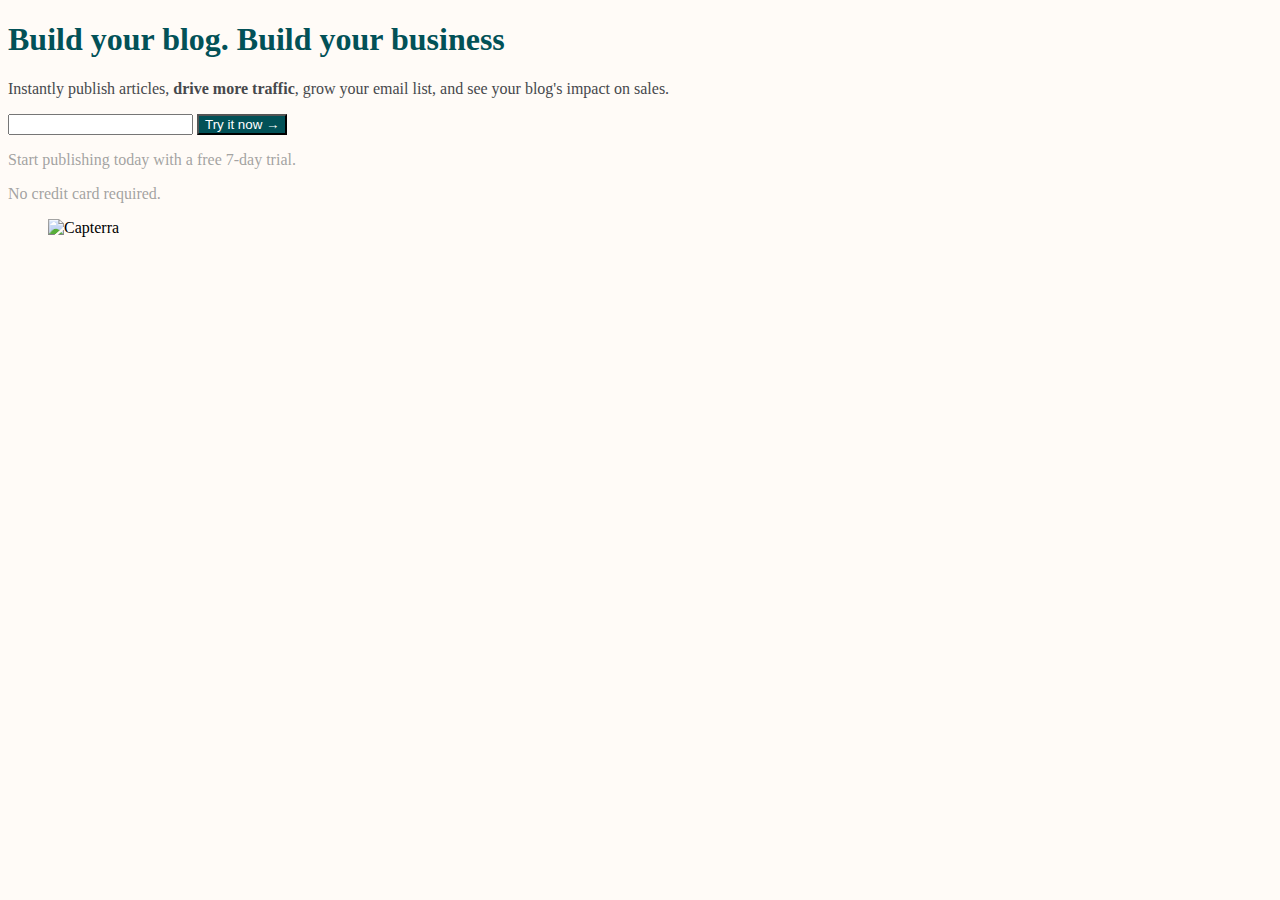
==== index.html @ bb24e13e "mi primer commit" ====
<!DOCTYPE html>
<html lang="en">
<head>
  <meta charset="UTF-8">
  <meta name="viewport" content="width=device-width, initial-scale=1.0">
  <link rel="stylesheet" href="styles.css">
  <title>Matcha</title>
</head>
<body>
  <h1>Build your blog. Build your business</h1>
  <p class="texto-debajo">Instantly publish articles, <strong>drive more traffic</strong>, grow your email list, and see
    your blog's impact
    on sales.</p>
  <form>
    <input type="email" />
    <button class="texto-blanco" type="submit">Try it now &rarr;</button>
  </form>
  <p class="promocional">
    Start publishing today with a free 7-day trial.
  </p>
  <p class="promocional">
    No credit card required.
  </p>
  <figure>
    <img src="https://getmatcha.com/wp-content/themes/getmatcha/img/capterra.png" alt="Capterra" />
  </figure>
</body>
</html>
---- styles.css ----
body{
    background-color: #fffbf7;
}

h1 {
    color: #025157;
  }
  .texto-debajo {
    color: #46484c;
  }
  .promocional {
    color: #8b8b8bcc;
  }
  form .texto-blanco {
    color: #ffffff;
    background-color: #025157;
  }
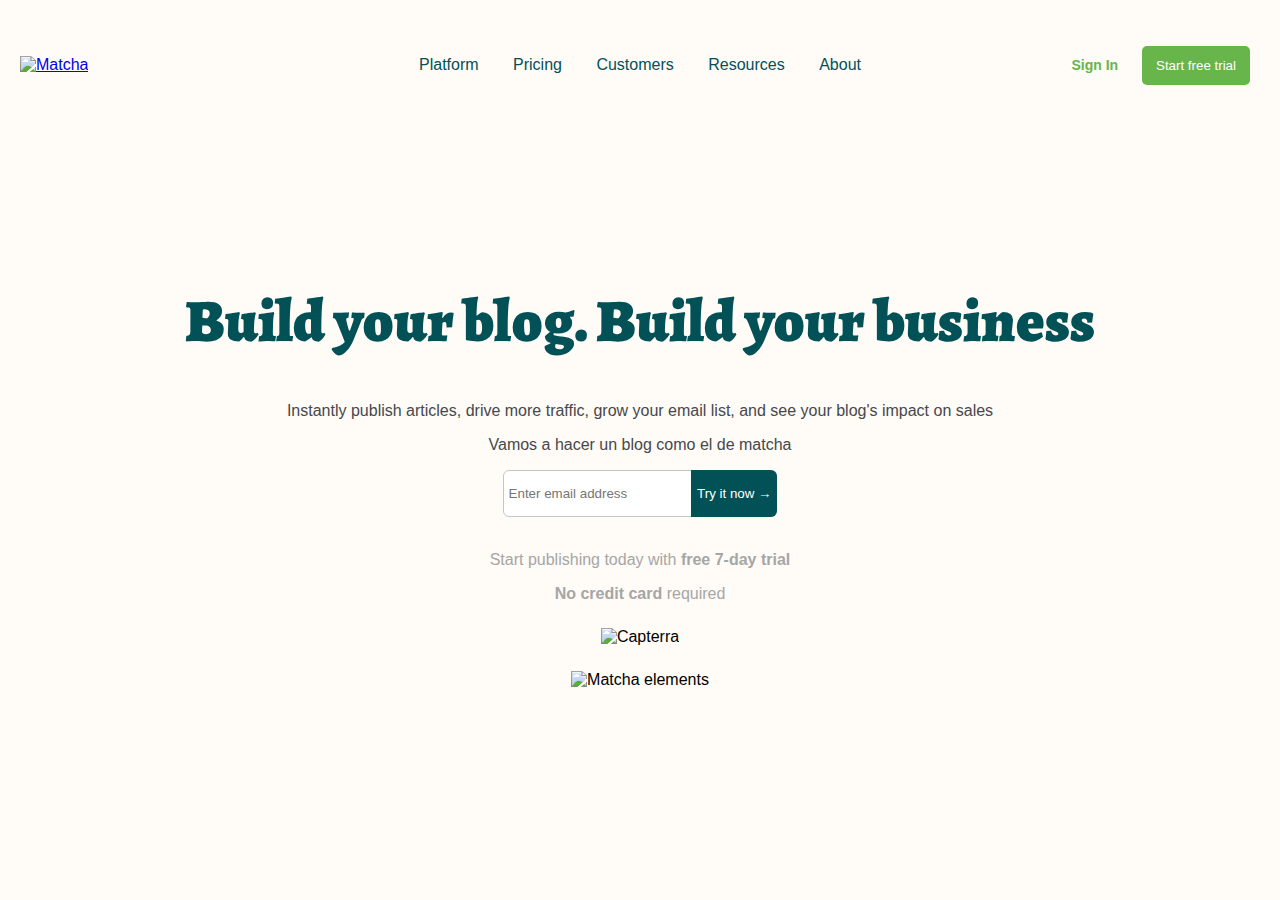
==== commit bae3fceb: "Commit segunda clase" ====
--- a/index.html
+++ b/index.html
@@ -3,26 +3,57 @@
 <head>
   <meta charset="UTF-8">
   <meta name="viewport" content="width=device-width, initial-scale=1.0">
+  <link rel="preconnect" href="https://fonts.gstatic.com">
+  <link href="https://fonts.googleapis.com/css2?family=Alegreya:wght@400;500;800;900&display=swap" rel="stylesheet">
   <link rel="stylesheet" href="styles.css">
   <title>Matcha</title>
 </head>
 <body>
-  <h1>Build your blog. Build your business</h1>
-  <p class="texto-debajo">Instantly publish articles, <strong>drive more traffic</strong>, grow your email list, and see
-    your blog's impact
-    on sales.</p>
-  <form>
-    <input type="email" />
-    <button class="texto-blanco" type="submit">Try it now &rarr;</button>
-  </form>
-  <p class="promocional">
-    Start publishing today with a free 7-day trial.
-  </p>
-  <p class="promocional">
-    No credit card required.
-  </p>
-  <figure>
-    <img src="https://getmatcha.com/wp-content/themes/getmatcha/img/capterra.png" alt="Capterra" />
-  </figure>
+      <header class="header">
+        <a href="/" class="logo">
+          <img
+            src="https://getmatcha.com/wp-content/themes/getmatcha/img/footer_logo.svg"
+            alt="Matcha"
+          />
+        </a>
+        <nav class="navbar">
+          <ul class="menu">
+            <li class="menu-item">Platform</li>
+            <li class="menu-item">Pricing</li>
+            <li class="menu-item">Customers</li>
+            <li class="menu-item">Resources</li>
+            <li class="menu-item">About</li>
+          </ul>
+        </nav>
+        <div class="actions">
+          <a>Sign In</a>
+          <button>Start free trial</button>
+        </div>
+      </header>
+    </section> 
+  <section class="main">
+    <h1>Build your blog. Build your business</h1>
+    <p class="texto-gris">Instantly publish articles, drive more traffic, grow your email list, and see your blog's
+      impact on sales</p>
+    <p class="texto-gris">Vamos a hacer un blog como el de matcha</p>
+    <form class="signup-form">
+      <input type="email" placeholder="Enter email address" maxlength="30" />
+      <button type="submit">
+        Try it now &rarr;
+      </button>
+    </form>
+    <br />
+    <p class="grey-text">
+      Start publishing today with <strong> free 7-day trial</strong>
+    </p>
+    <p class="grey-text"><strong>No credit card</strong> required</p>
+    <figure class="banner">
+      <img src="https://getmatcha.com/wp-content/themes/getmatcha/img/capterra.png" alt="Capterra" />
+    </figure>
+    <figure class="banner">
+      <img class="second-image" src="https://getmatcha.com/wp-content/uploads/2019/09/intro_group_image.png"
+        alt="Matcha elements" />
+    </figure>
+  </section>
 </body>
 </html>--- a/styles.css
+++ b/styles.css
@@ -1,18 +1,102 @@
-body{
+body {
     background-color: #fffbf7;
-}
-
-h1 {
+    margin: 0px;
+    padding: 0px;
+    font-family: "Open Sans", sans-serif;
+  }
+  .main {
+    margin: 140px 0 0 0;
+    padding: 10px;
+    text-align: center;
+  }
+  .main h1 {
     color: #025157;
+    font-weight: 900;
+    font-size: 60px;
+    font-family: "Alegreya", serif;
   }
-  .texto-debajo {
+  .texto-gris {
     color: #46484c;
   }
-  .promocional {
-    color: #8b8b8bcc;
+  .main form button {
+    color: #fff;
+    background-color: #025157;
+    height: 47px;
+    border-top-right-radius: 6px;
+    border-bottom-right-radius: 6px;
+    border: none;
   }
-  form .texto-blanco {
-    color: #ffffff;
-    background-color: #025157;
+  .main form input {
+    border-top-left-radius: 6px;
+    border-bottom-left-radius: 6px;
+    height: 45px;
+    margin-right: -5px;
+    border: 1px solid #c6c6c6;
+    padding: 0 5px;
+  }
+  .main .grey-text {
+    color: #a6a6a6;
+    margin-bottom: 5px;
+  }
+  .main .banner {
+    margin-top: 25px;
+    text-align: center;
+  }
+  .main .second-image {
+    width: 70%;
+  }
+  .header {
+      margin: 40px 20px 0;
+      font-size: 0;
+      text-align: center;  
+  }
+  .header li {
+      display: inline;
+      padding: 15px;
+  }
+  .header ul {
+      padding: 0;
+  }
+  .header > * {
+      display: inline-block;
+      font-size: 16px;
+      vertical-align: middle;
   }
 
+  .logo {
+      width: 20%;
+      text-align: left;
+  } 
+  .logo > img {
+      height: 100%;
+  }
+  .navbar {
+      width: 60%;
+      color: #025157;
+      font-weight: 500;
+  }
+  .actions {
+      width: 20%;
+      text-align: right;
+      font-weight: 600;
+      font-size: 14px;
+  }
+  .actions > * {
+      margin: 0 10px;
+  }
+  .actions button {
+    color: white;
+    background-color: #67b54b;
+    padding-left: 14px;
+    padding-right: 14px;
+    padding-top: 12px;
+    padding-bottom: 12px;
+    border: 0;
+    border-radius: 5px;
+}
+.actions a {
+    color: #67b54b;
+}
+.actions > * {
+    margin: 0 10px;
+}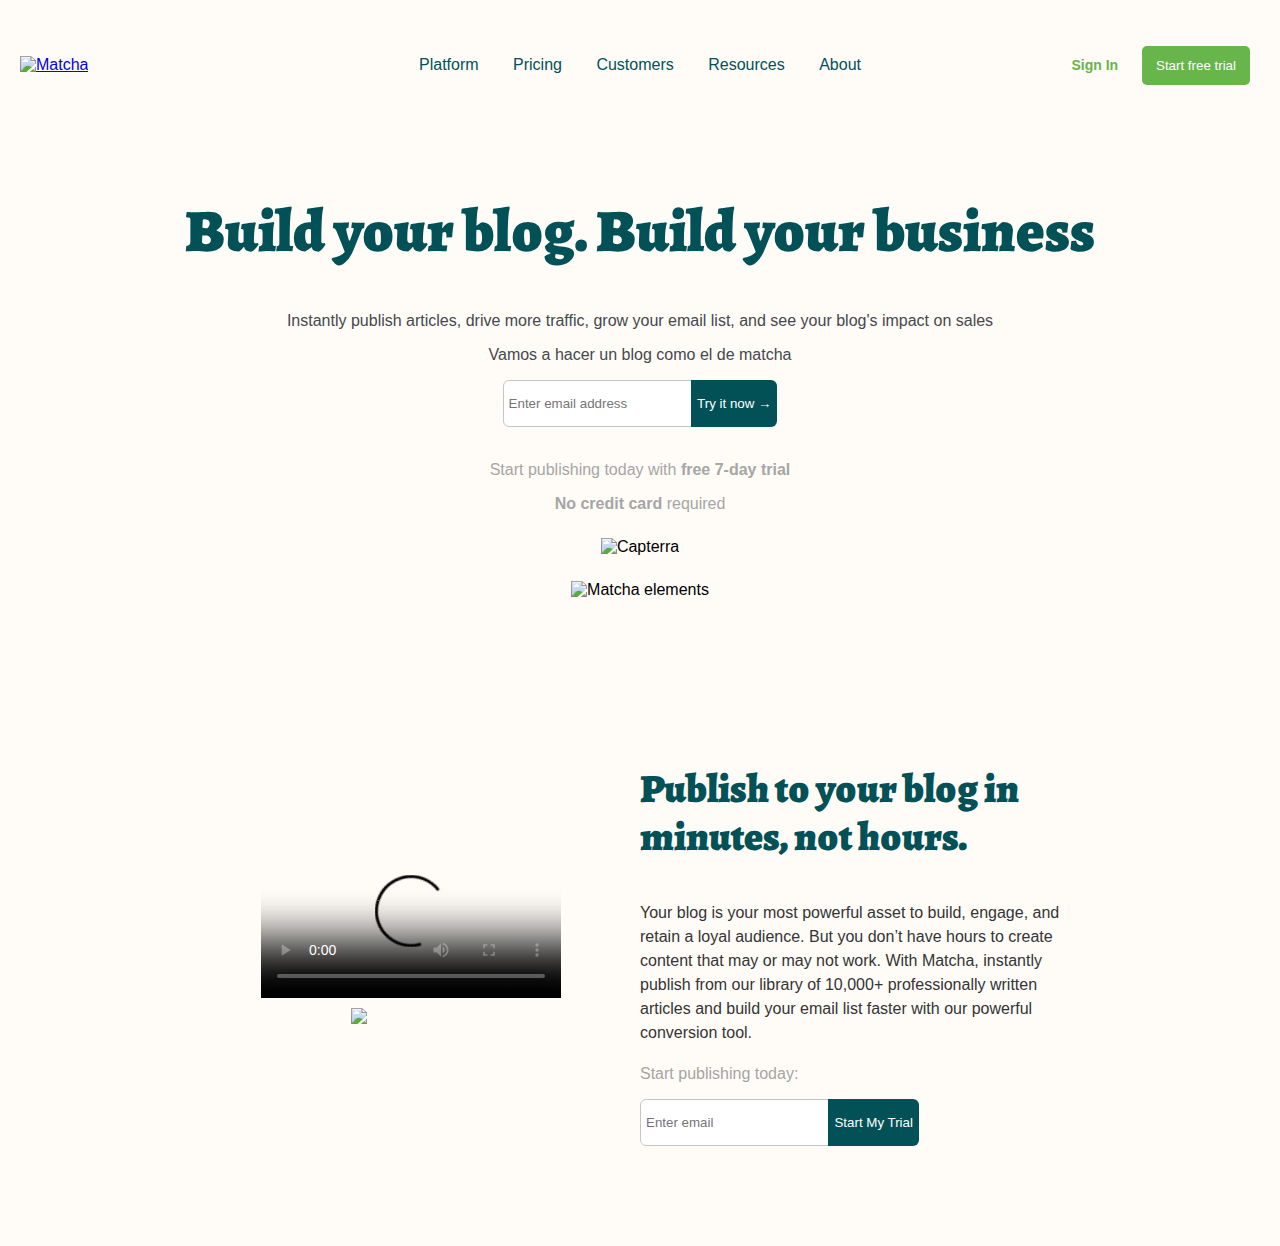
==== commit 862b9b44: "cambios clase 8 feb" ====
--- a/index.html
+++ b/index.html
@@ -9,6 +9,7 @@
   <title>Matcha</title>
 </head>
 <body>
+    <section class="fixed-header">
       <header class="header">
         <a href="/" class="logo">
           <img
@@ -55,5 +56,41 @@
         alt="Matcha elements" />
     </figure>
   </section>
+  <section class="promo"> 
+      <article class="explanatory-video">
+  
+        <video controls
+        poster="http://cdn.videvo.net/videvo_files/video/premium/video0036/thumbnails/computer_code00_small.jpg">
+            <source
+            type="video/webm"
+                src="https://cdn.videvo.net/videvo_files/video/premium/video0036/small_watermarked/computer_code00_preview.mp4">
+            />
+            <source type="video/mp4"
+                src="https://cdn.videvo.net/videvo_files/video/premium/video0036/small_watermarked/computer_code00_preview.mp4"
+                />
+            </video>
+            <img src="https://getmatcha.com/wp-content/themes/getmatcha/img/see_how_it_works.png">
+            </img>
+        </article>
+        
+        <article class="publish">
+            <h3>Publish to your blog in minutes, not hours.</h3>
+            <p>
+              Your blog is your most powerful asset to build, engage, and retain a
+              loyal audience. But you don’t have hours to create content that may or
+              may not work. With Matcha, instantly publish from our library of
+              10,000+ professionally written articles and build your email list
+              faster with our powerful conversion tool.
+            </p>
+            <div>
+              <p>Start publishing today:</p>
+              <form class="signup-form">
+                <input type="email" placeholder="Enter email">
+                <button>Start My Trial</button>
+              </form>
+            </div>
+          </article>
+    </section>
+     
 </body>
 </html>--- a/styles.css
+++ b/styles.css
@@ -45,6 +45,13 @@
   .main .second-image {
     width: 70%;
   }
+  .fixed-header {
+      position: fixed;
+      top: 0;
+      right: 0;
+      left: 0;
+      background-color: #fffbf7;
+  }
   .header {
       margin: 40px 20px 0;
       font-size: 0;
@@ -75,7 +82,7 @@
       color: #025157;
       font-weight: 500;
   }
-  .actions {
+.actions {
       width: 20%;
       text-align: right;
       font-weight: 600;
@@ -99,4 +106,58 @@
 }
 .actions > * {
     margin: 0 10px;
-}+}
+.publish {
+    flex: 1;
+    padding: 0 10px;
+}
+.publish h3 {
+    color: #025157;
+    font-weight: 900;
+    font-size: 40px;
+    line-height: 48px;
+    font-family: "Alegreya", serif;
+  }
+  .publish > p {
+    font-size: 16px;
+    color: #343434;
+    line-height: 1.5;
+    margin-bottom: 20px;
+  }
+  .publish div p {
+    color: #8b8b8bcc;
+    margin-top: 15px;
+  }
+  .publish form button {
+    color: #fff;
+    background-color: #025157;
+    height: 47px;
+    border-top-right-radius: 6px;
+    border-bottom-right-radius: 6px;
+    border: none;
+  }
+  .publish form input {
+    border-top-left-radius: 6px;
+    border-bottom-left-radius: 6px;
+    height: 45px;
+    margin-right: -5px;
+    border: 1px solid #c6c6c6;
+    padding: 0 5px;
+  }
+  .promo {
+      display: flex;
+      flex-direction: row;
+      width: 70%;
+      margin: 100px auto;
+      align-items: center;
+  }
+  .explanatory-video {
+      display: flex;
+      flex-direction: column;
+      align-items: center;
+      flex: 1;
+}
+.explanatory-video img {
+    width: 120px;
+    margin-top: 10px;
+}
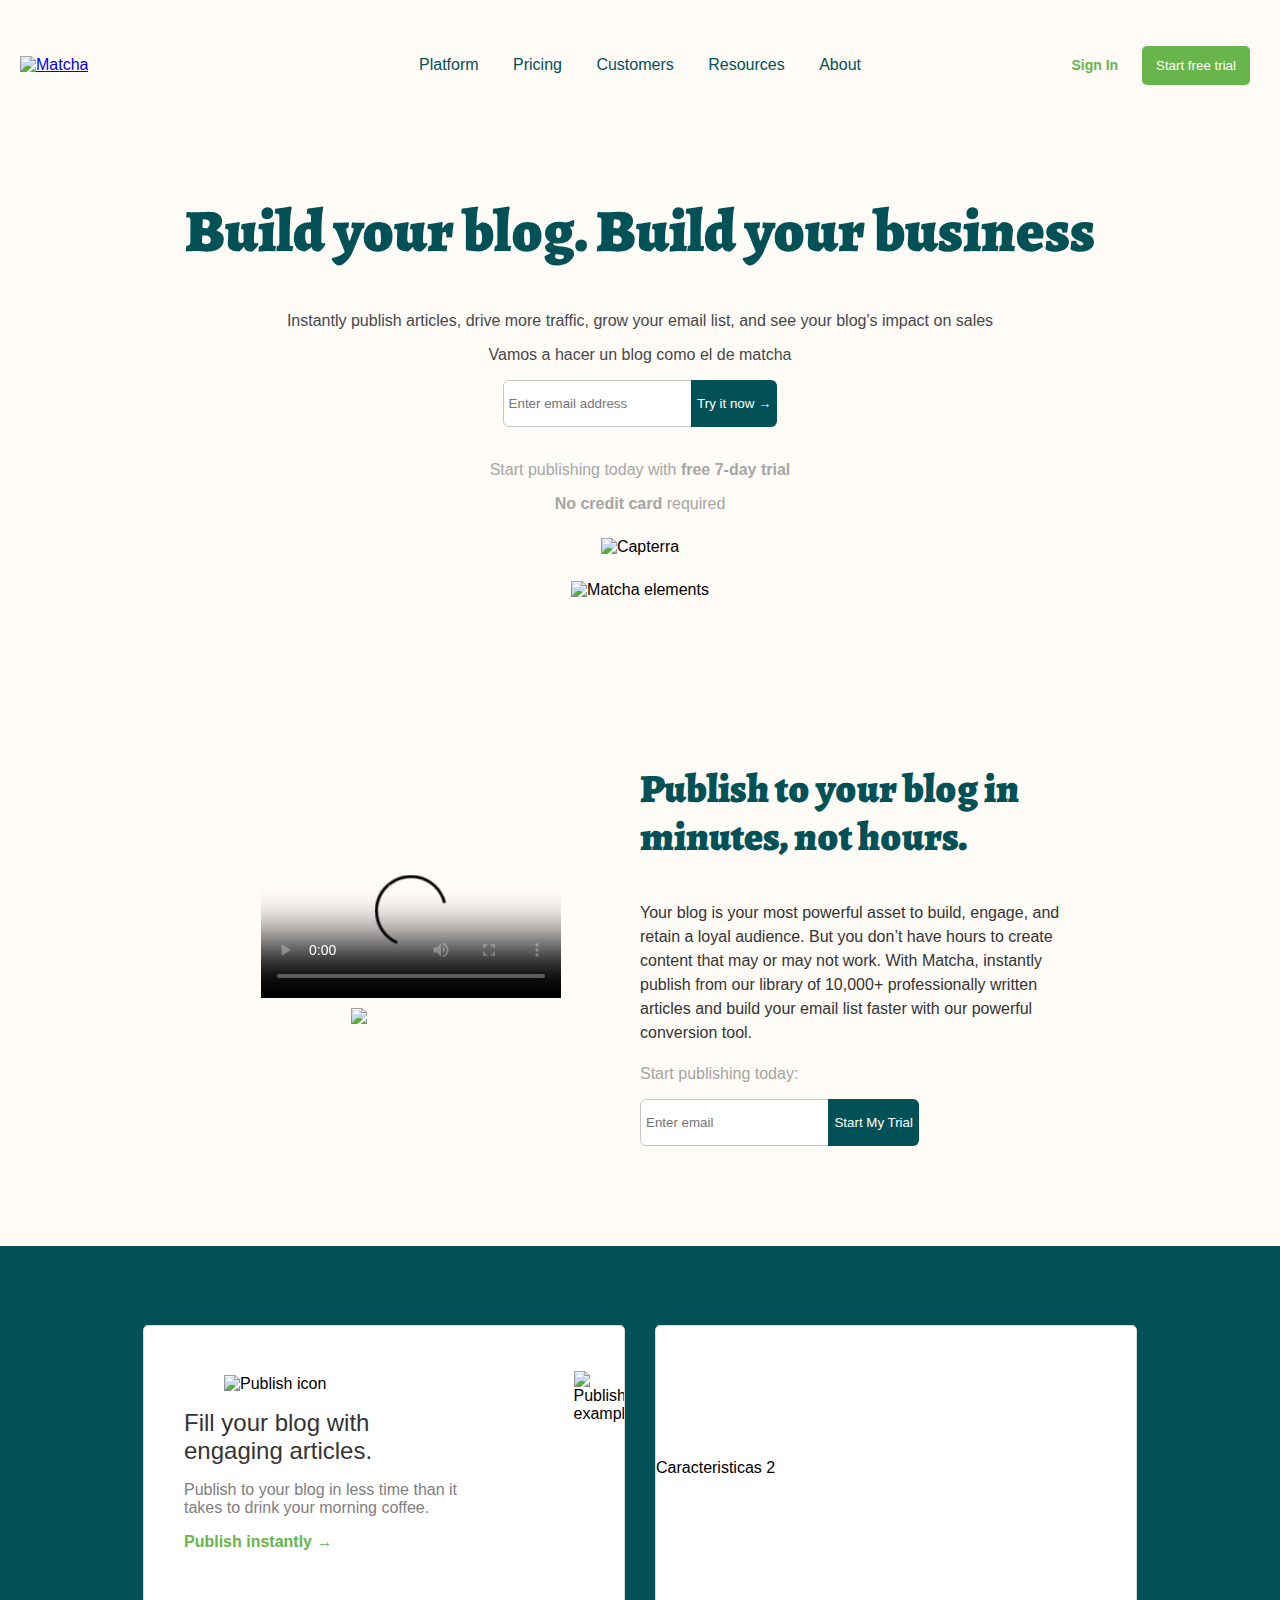
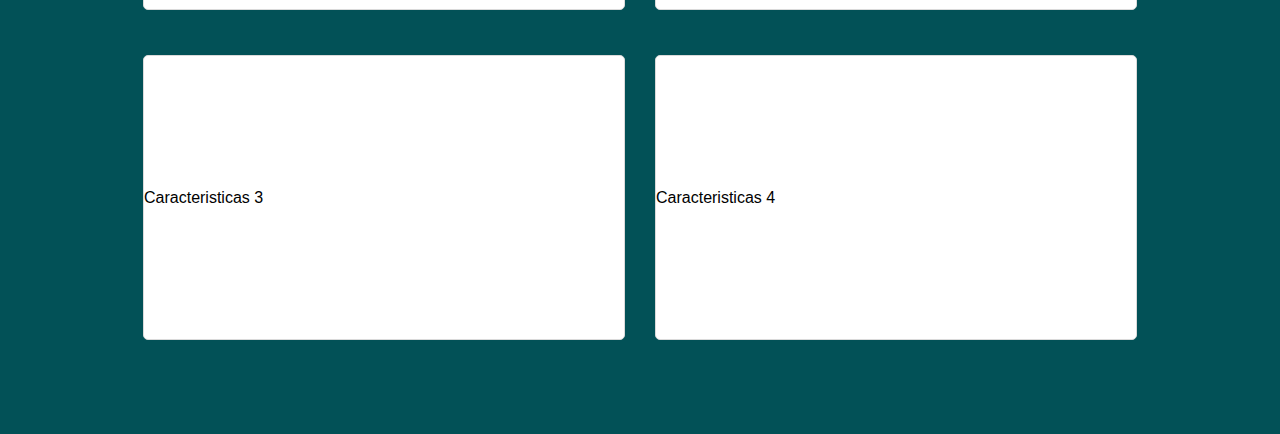
==== commit 09488cc8: "clase 10 feb" ====
--- a/index.html
+++ b/index.html
@@ -91,6 +91,30 @@
             </div>
           </article>
     </section>
+    <section class="features">
+        <article class="feature-card">
+            <div class="feature-content">
+            <figure>
+                <img src="https://getmatcha.com/wp-content/themes/getmatcha/img/icon_publish.png" alt="Publish icon">
+              </figure>
+              <h3>Fill your blog with engaging articles.</h3>
+              <p>
+                Publish to your blog in less time than it takes to drink your
+                morning coffee.
+              </p>
+              <a href="">Publish instantly →</a>
+        </div>
+        <div class="feature-image">
+            <figure>
+              <img src="https://getmatcha.com/wp-content/themes/getmatcha/img/image_publish.png" alt="Publish example">
+            </figure>
+          </div>
+        </article>
+        <article class="feature-card">Caracteristicas 2</article>
+        <article class="feature-card">Caracteristicas 3</article>
+        <article class="feature-card">Caracteristicas 4</article>
+
+    </section>
      
 </body>
 </html>--- a/styles.css
+++ b/styles.css
@@ -161,3 +161,94 @@
     width: 120px;
     margin-top: 10px;
 }
+.features {
+    display: grid;
+    background-color: #025157 ;
+    grid-template: repeat(2, 330px) / repeat(2, 1fr);
+    padding: 5% 10%;
+
+}
+.feature-card {
+    background-color: #ffffff;
+    border-radius: 5px;
+    margin-top: 15px;
+    margin-bottom: 15px;
+    margin-left: 15px;
+    margin-right: 15px;
+    display: flex;
+    flex-direction: row;
+    align-items: center;
+}
+
+.features .feature-card {
+    margin-bottom: 30px;
+    margin-left: 15px;
+    margin-right: 15px;
+    background-color: #fff;
+    border: 1px solid #dadada;
+    border-radius: 5px;
+    display: flex;
+    align-items: center;
+    overflow: hidden;
+}
+
+.features .feature-card .feature-content {
+    padding: 30px 20px 40px 40px;
+    flex: 2;
+}
+
+.features .feature-card .feature-content > * {
+    margin-bottom: 1rem;
+    margin-top: 0;
+}
+
+.features .future-card .feature-content figure {
+    margin-left: 0;
+}
+
+.features .feature-card .feature-content img {
+    width: 50px;
+    margin-left: 0;
+}
+
+.features .feature-card .feature-image {
+    flex: 1;
+    width: 40%;
+    position: relative;
+    right: -50px;
+    height: 80%;
+    transition: right .5s;
+}
+
+.features .feature-card .feature-image img {
+margin-top: 0;
+height: 240px;
+}
+
+.features .feature-card .feature-image:hover {
+    right: 0px;
+}
+
+
+.features .feature-card .feature-content h3 {
+    font-size: 24px;
+    color: #343434;
+    font-weight: 400;
+}
+
+.features .feature-card .feature-content p {
+    font-size: 16px;
+    color: #7e7e7e;
+    font-weight: 400;
+}
+
+.features .feature-card .feature-content a {
+    font-size: 16px;
+    color: #67b54b;
+    font-weight: 600;
+    text-decoration: none;
+}
+
+div {
+    display: block;
+}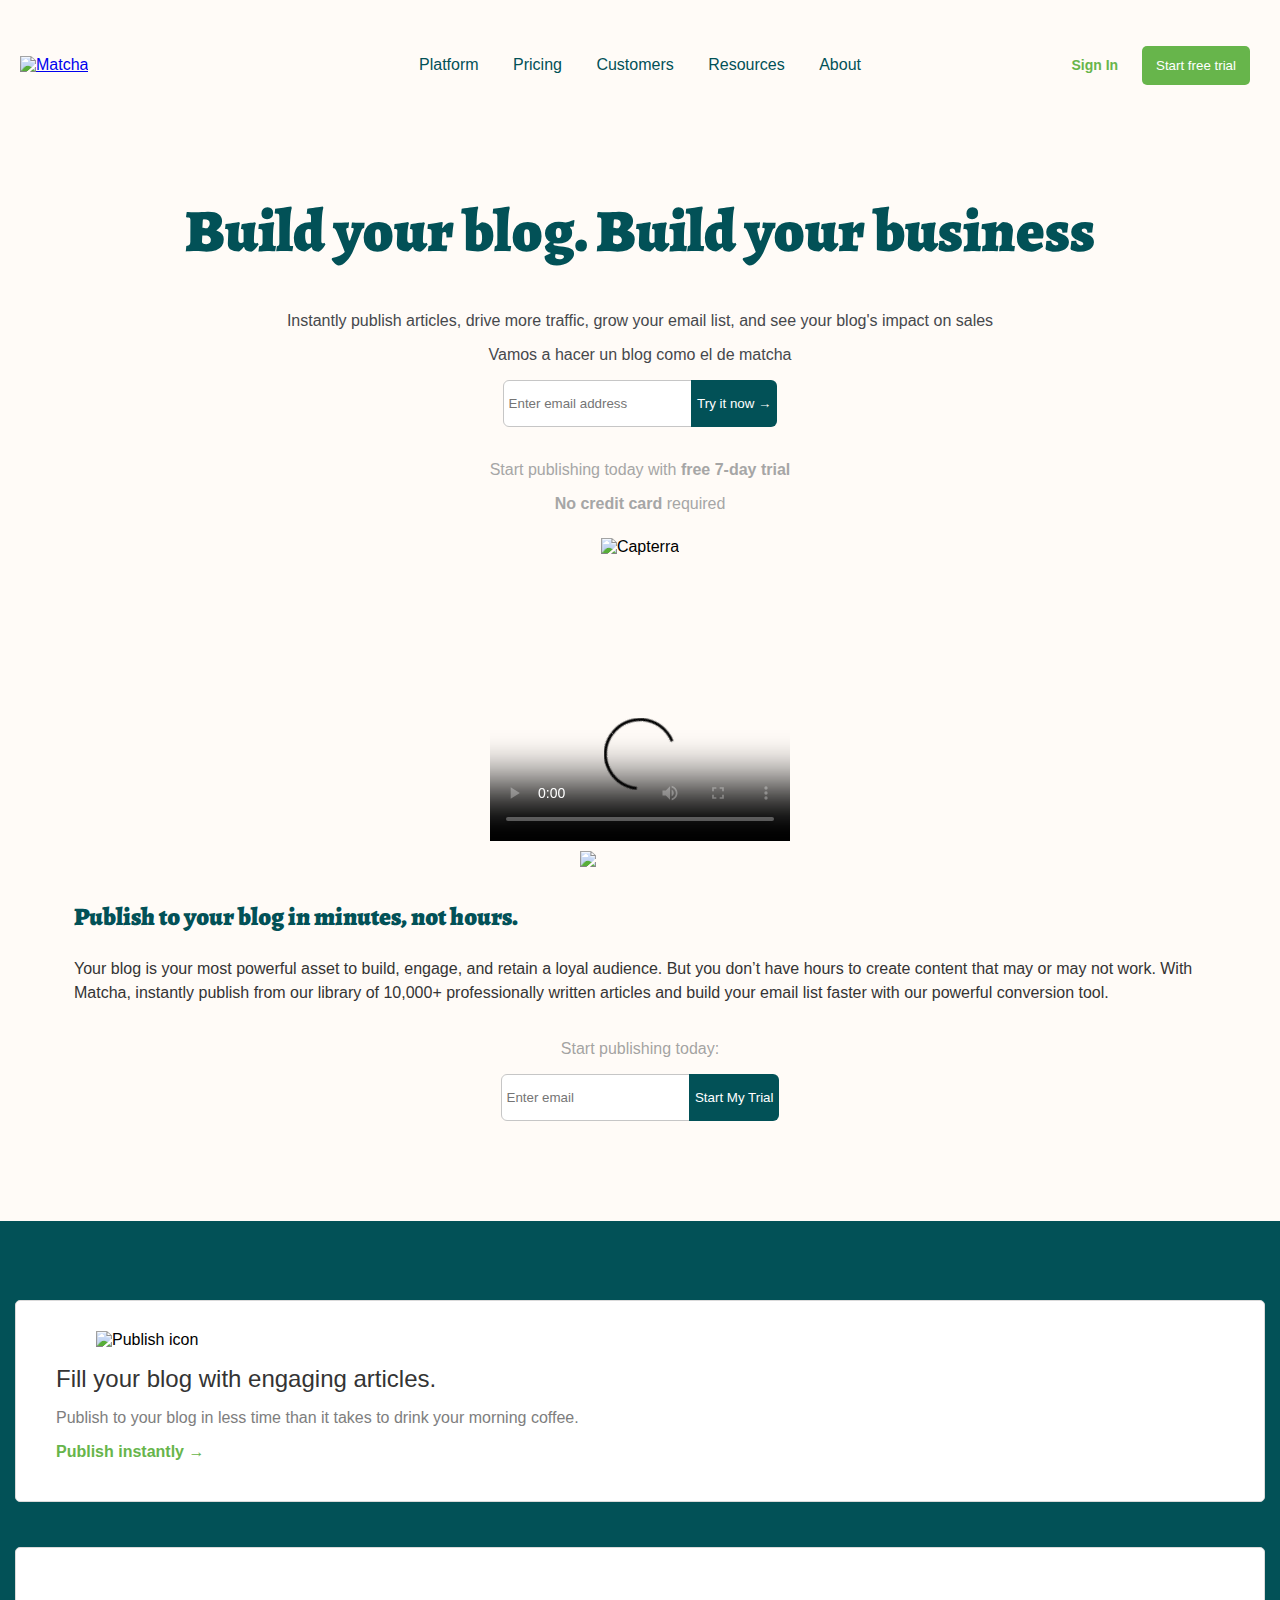
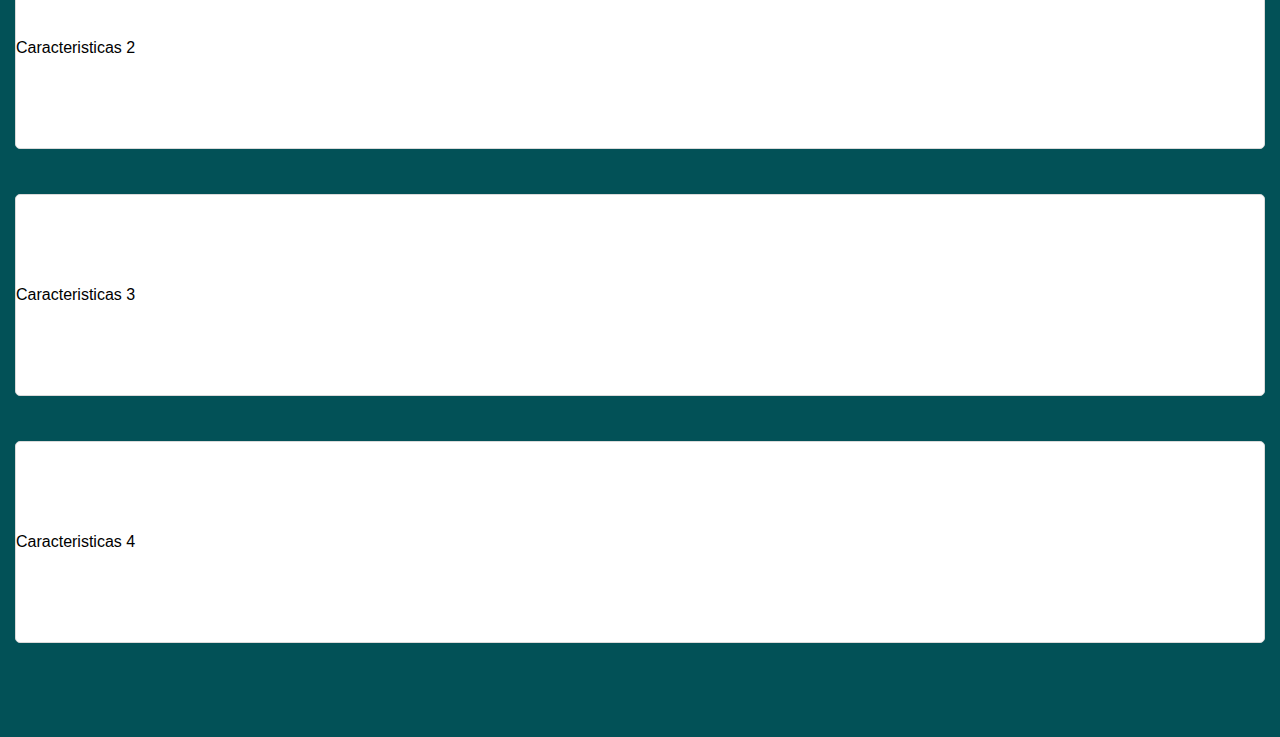
==== commit 3dca15a2: "clase 10 de feb" ====
--- a/index.html
+++ b/index.html
@@ -2,7 +2,7 @@
 <html lang="en">
 <head>
   <meta charset="UTF-8">
-  <meta name="viewport" content="width=device-width, initial-scale=1.0">
+  <meta name="viewport" content="width=device-width, initial-scale=1.0, user-scalable:No">
   <link rel="preconnect" href="https://fonts.gstatic.com">
   <link href="https://fonts.googleapis.com/css2?family=Alegreya:wght@400;500;800;900&display=swap" rel="stylesheet">
   <link rel="stylesheet" href="styles.css">
@@ -33,7 +33,7 @@
       </header>
     </section> 
   <section class="main">
-    <h1>Build your blog. Build your business</h1>
+    <h1 class="texto-principal">Build your blog. Build your business</h1>
     <p class="texto-gris">Instantly publish articles, drive more traffic, grow your email list, and see your blog's
       impact on sales</p>
     <p class="texto-gris">Vamos a hacer un blog como el de matcha</p>
@@ -82,7 +82,7 @@
               10,000+ professionally written articles and build your email list
               faster with our powerful conversion tool.
             </p>
-            <div>
+            <div class="formulario">
               <p>Start publishing today:</p>
               <form class="signup-form">
                 <input type="email" placeholder="Enter email">
--- a/styles.css
+++ b/styles.css
@@ -51,6 +51,7 @@
       right: 0;
       left: 0;
       background-color: #fffbf7;
+      z-index: 1M;
   }
   .header {
       margin: 40px 20px 0;
@@ -251,4 +252,67 @@
 
 div {
     display: block;
+}
+
+@media (max-width: 425px) {
+    .navbar,
+    .actions {
+        display: none;
+    }
+
+    .logo {
+        display: revert;
+    }
+
+    .main .texto-principal {
+        font-size: 35px;
+    }
+
+    .main {
+        margin: 70px 0 0;
+    }
+
+}
+
+.main .banner > img {
+    width: 100%;
+
+}
+
+.main .second-image {
+    display: none;
+}
+
+.promo {
+    flex-direction: column;
+    width: 90%;
+}
+
+.promo .explanatory-video > video {
+    width: 100%;
+}
+
+.promo .publish > h3 {
+    font-size: 25px;
+    line-height: 1.2;
+}
+
+.promo .publish {
+    margin-top: 10px;
+}
+
+.formulario {
+ display: flex;
+ flex-direction: column;
+ align-items: center;   
+ margin: auto;
+}
+
+.features {
+    grid-template: repeat(4, 1fr) / 1fr;
+    padding: 5% 0 ;
+}
+
+.features .feature-image {
+    display: none;
 }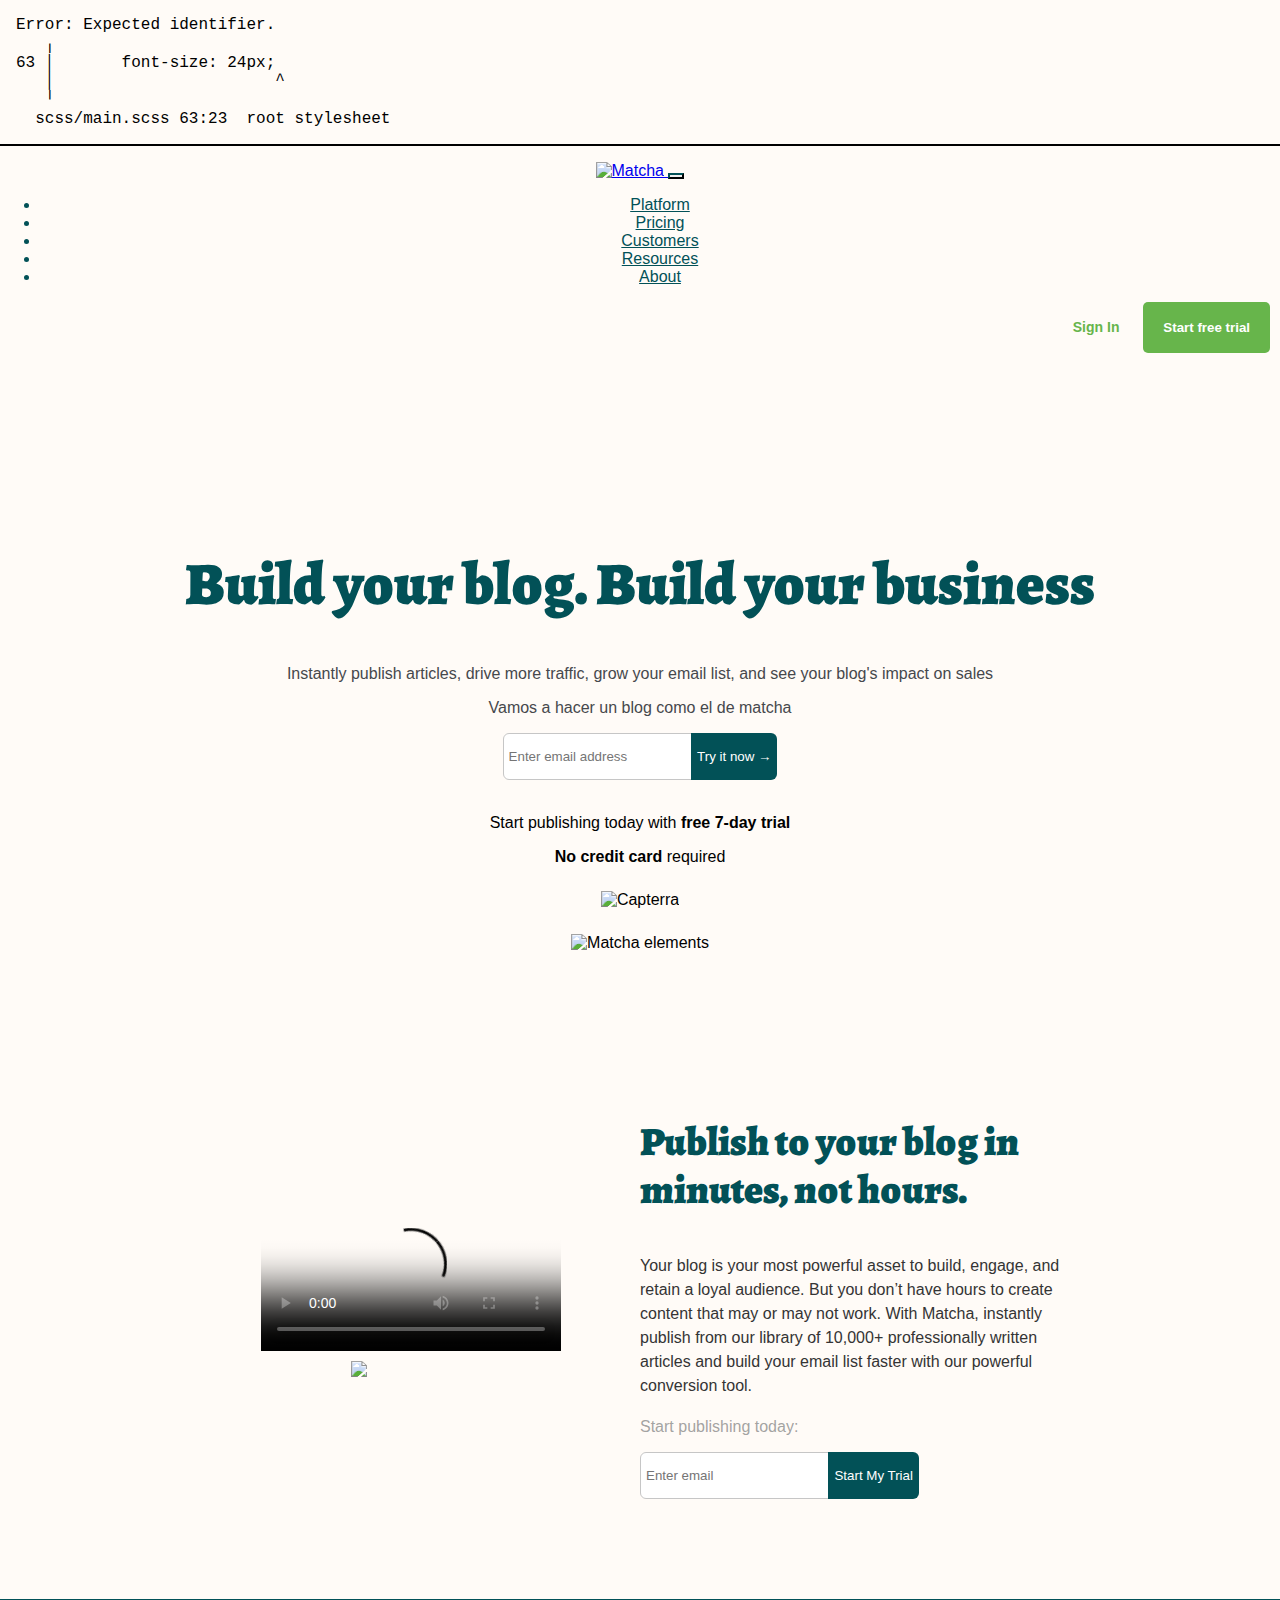
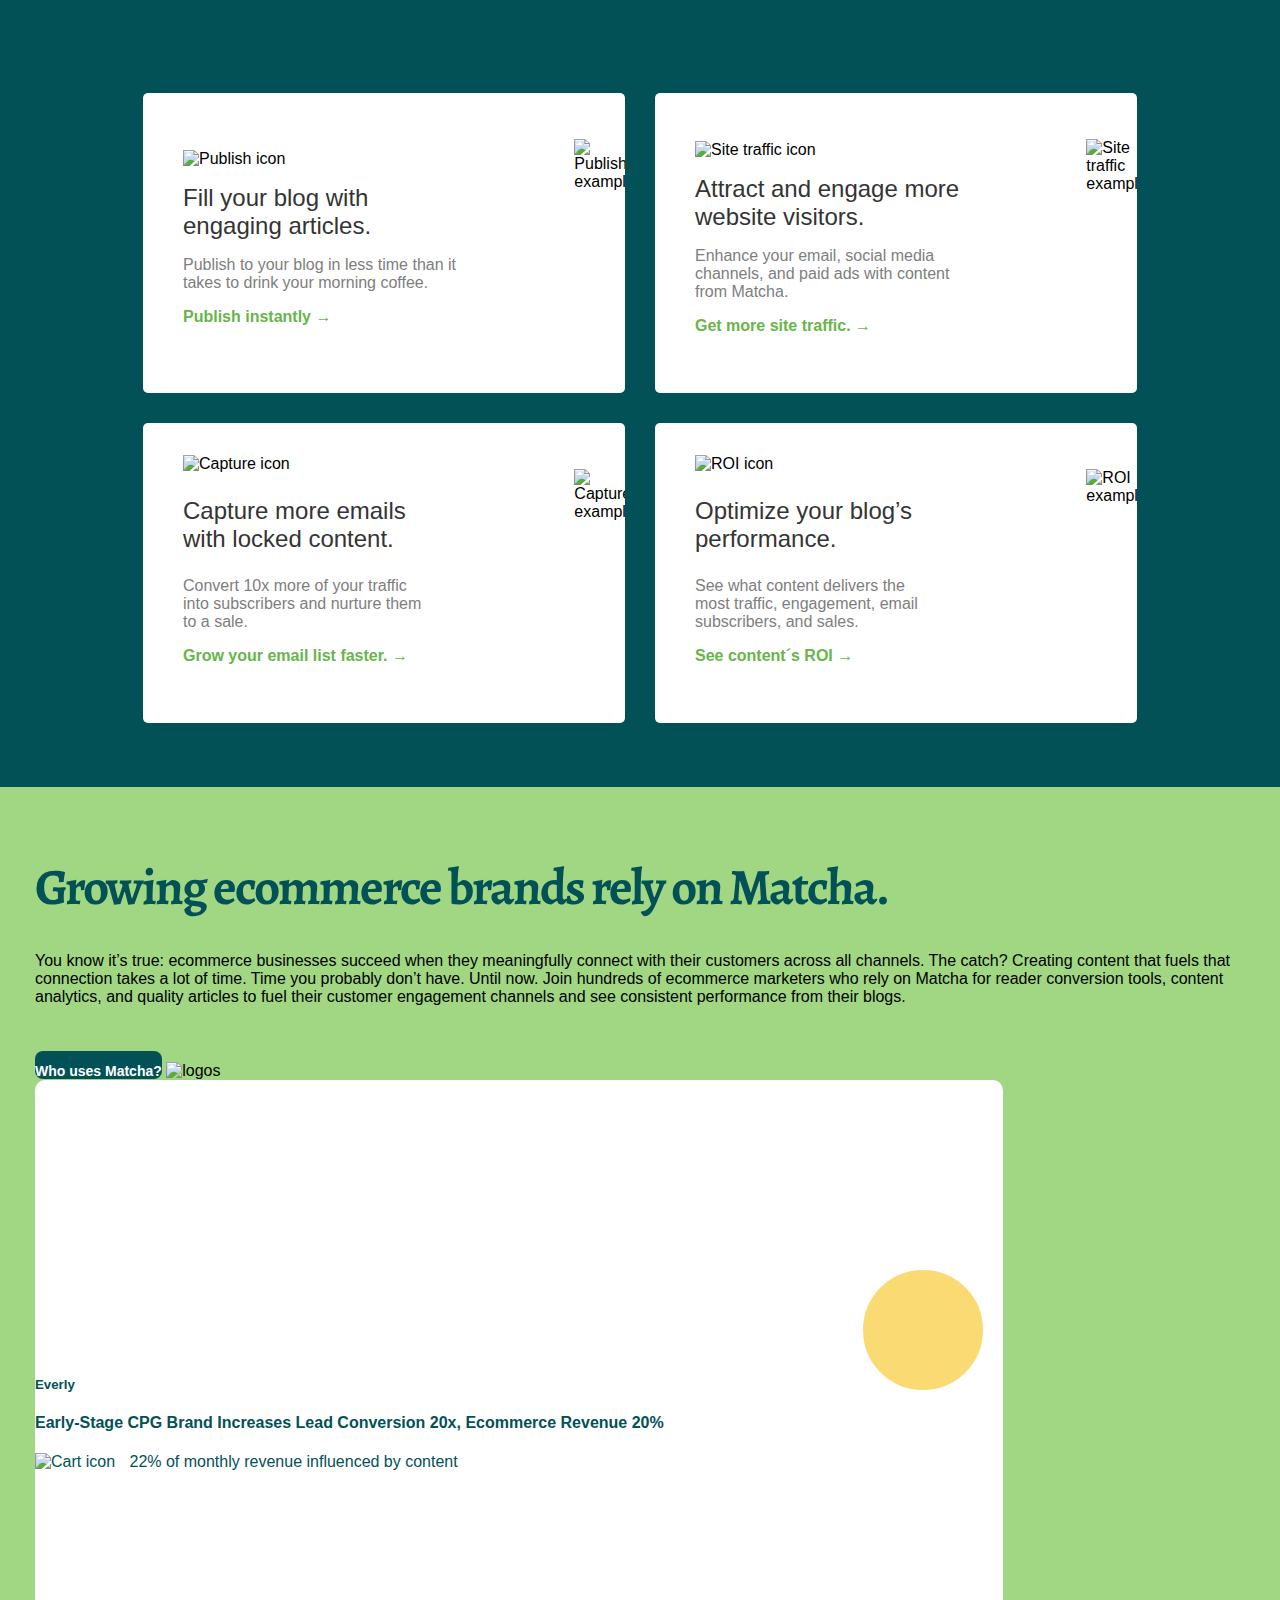
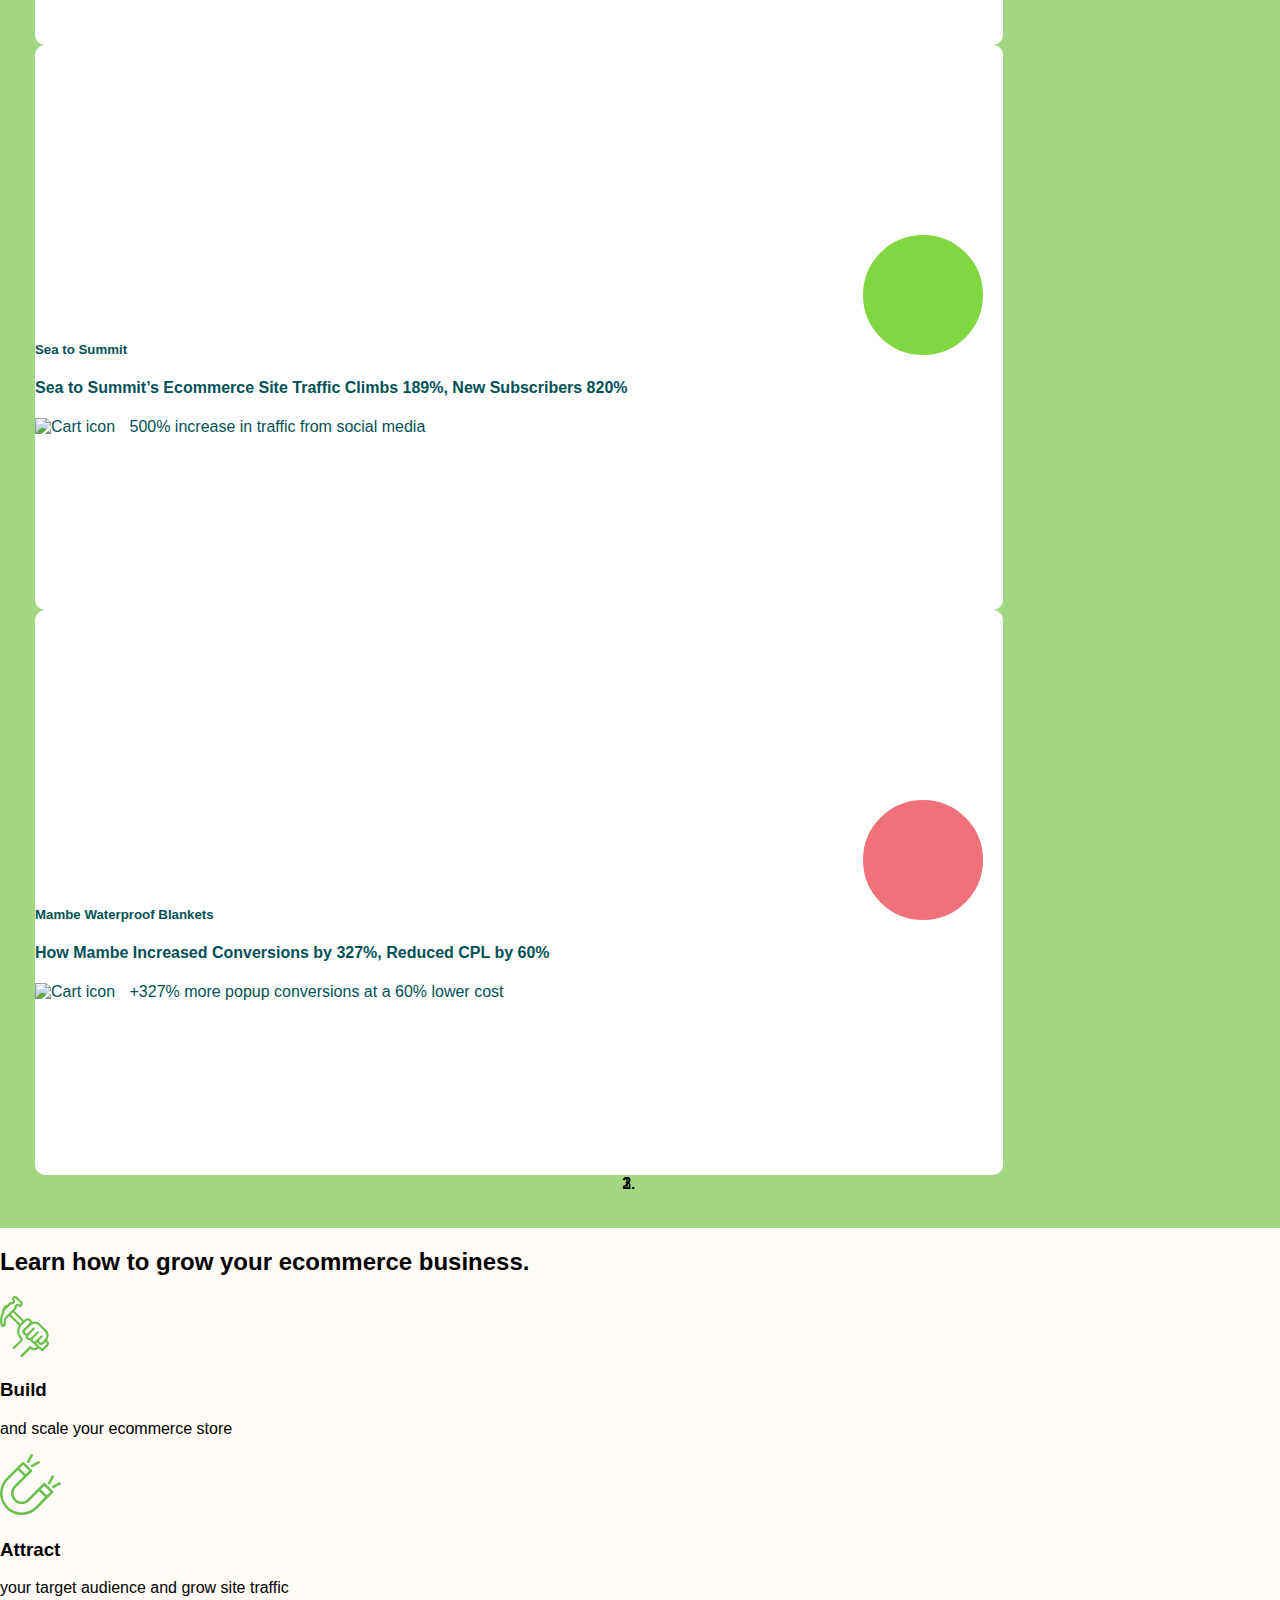
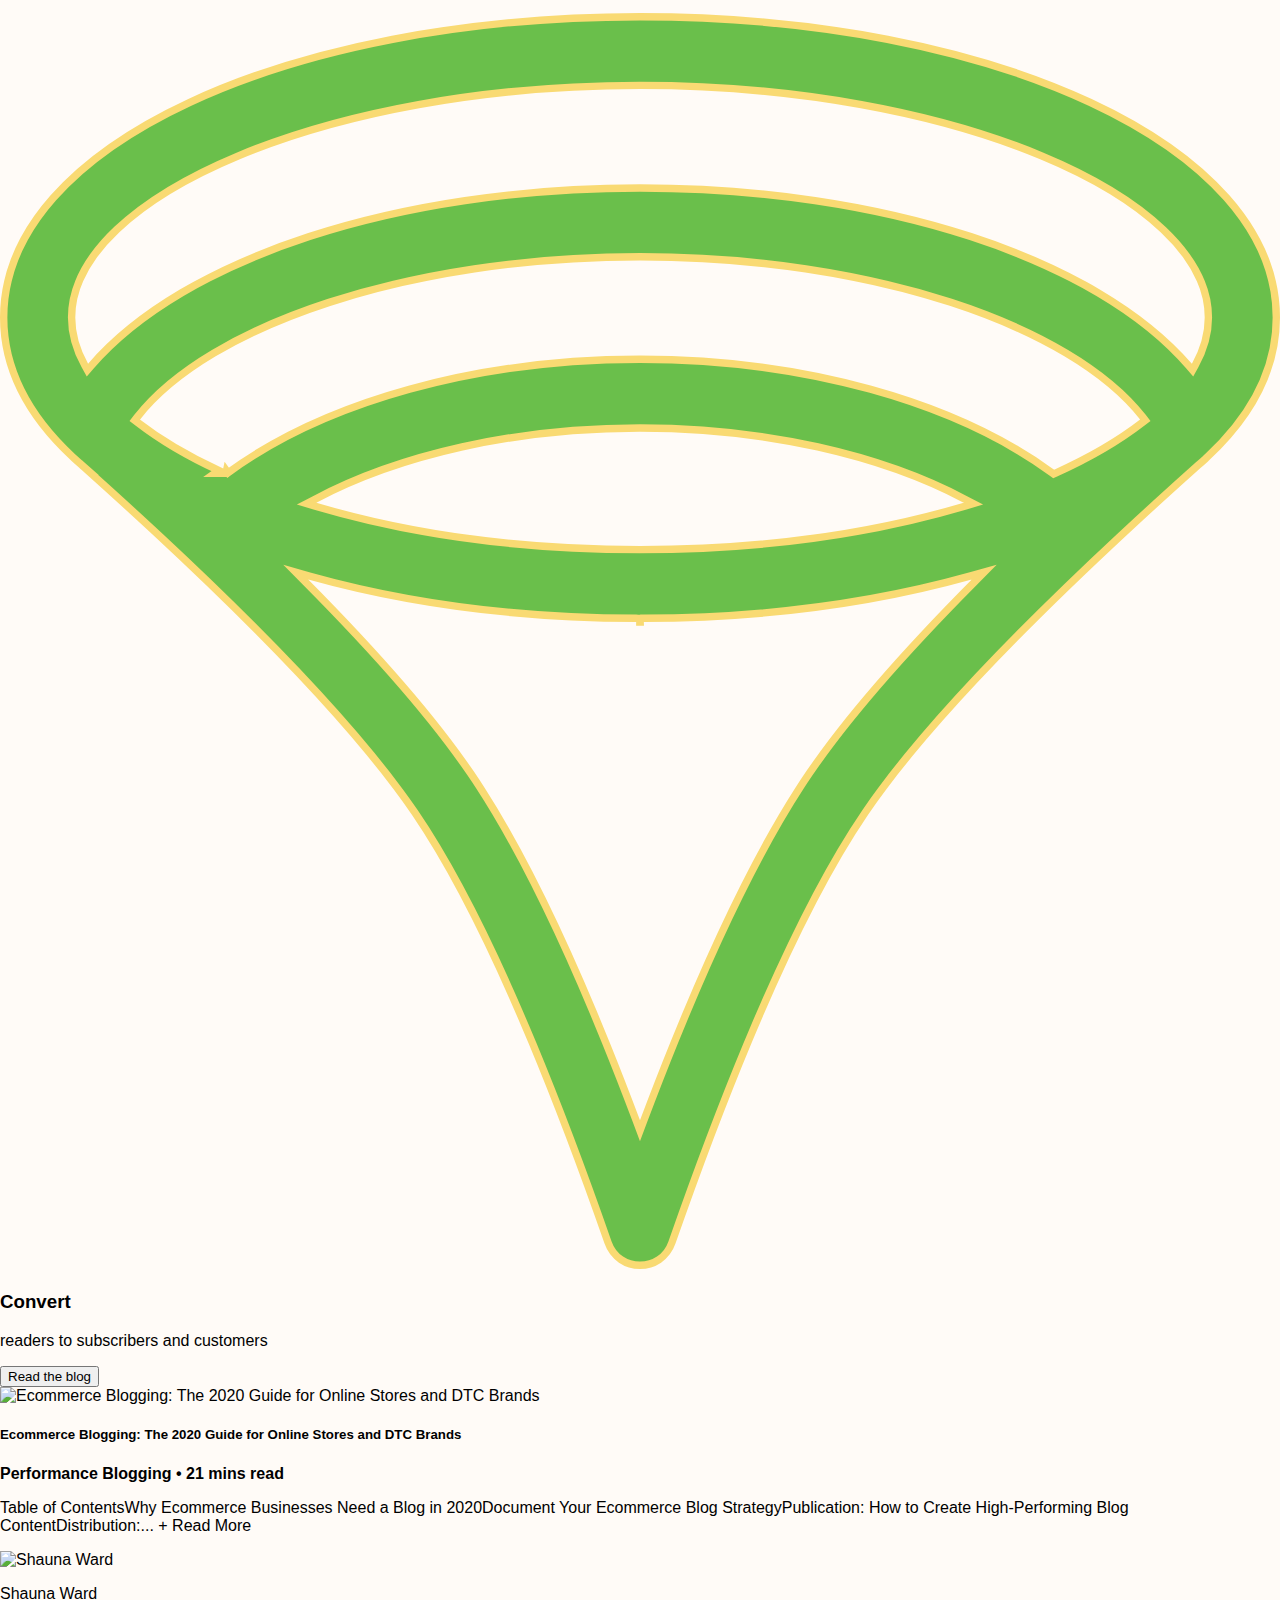
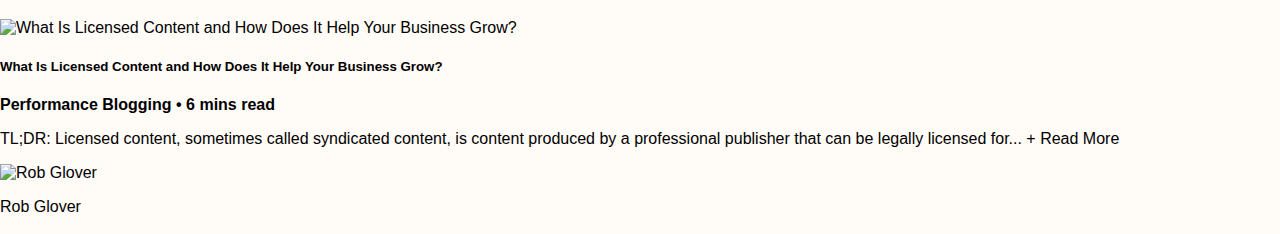
==== commit 1cf6e210: "clase 22 de febrero" ====
--- a/index.html
+++ b/index.html
@@ -2,14 +2,16 @@
 <html lang="en">
 <head>
   <meta charset="UTF-8">
-  <meta name="viewport" content="width=device-width, initial-scale=1.0, user-scalable:No">
+  <meta name="viewport" content="width=device-width, initial-scale=1.0, user-scalable=no">
   <link rel="preconnect" href="https://fonts.gstatic.com">
   <link href="https://fonts.googleapis.com/css2?family=Alegreya:wght@400;500;800;900&display=swap" rel="stylesheet">
+  <link href="https://cdn.jsdelivr.net/npm/bootstrap@5.0.0-beta2/dist/css/bootstrap.min.css" rel="stylesheet" integrity="sha384-BmbxuPwQa2lc/FVzBcNJ7UAyJxM6wuqIj61tLrc4wSX0szH/Ev+nYRRuWlolflfl" crossorigin="anonymous">
   <link rel="stylesheet" href="styles.css">
+  <link rel="stylesheet" href="output.css">
   <title>Matcha</title>
 </head>
 <body>
-    <section class="fixed-header">
+    <!-- <section class="fixed-header">
       <header class="header">
         <a href="/" class="logo">
           <img
@@ -31,7 +33,41 @@
           <button>Start free trial</button>
         </div>
       </header>
-    </section> 
+    </section>  -->
+            <nav class="navbar navbar-expand-lg navbar-light fixed-top">
+                <div class="container-fluid">
+                <a href="#" class="logo">
+                    <img src="https://getmatcha.com/wp-content/themes/getmatcha/img/footer_logo.svg" alt="Matcha" />
+                </a>
+                <button class="navbar-toggler" type="button" data-bs-toggle="collapse" data-bs-target="#navbarSupportedContent"
+                    aria-controls="navbarSupportedContent" aria-expanded="false" aria-label="Toggle navigation">
+                    <span class="navbar-toggler-icon"></span>
+                </button>
+                <div class="collapse navbar-collapse" id="navbarSupportedContent">
+                    <ul class="navbar-nav mx-auto mb-2 mb-lg-0">
+                    <li class="nav-item">
+                        <a class="nav-link active" aria-current="page" href="./index.html">Platform</a>
+                    </li>
+                    <li class="nav-item">
+                        <a class="nav-link active" aria-current="page" href="./pricing.html">Pricing</a>
+                    </li>
+                    <li class="nav-item">
+                        <a class="nav-link active" aria-current="page" href="#">Customers</a>
+                    </li>
+                    <li class="nav-item">
+                        <a class="nav-link active" aria-current="page" href="#">Resources</a>
+                    </li>
+                    <li class="nav-item">
+                        <a class="nav-link active" aria-current="page" href="#">About</a>
+                    </li>
+                    </ul>
+                    <form class=" d-flex form-inline my-2 my-lg-0 justify-content-md-end justify-content-center actions">
+                    <a class="singin">Sign In</a>
+                    <button>Start free trial</button>
+                    </form>
+                </div>
+                </div>
+            </nav>
   <section class="main">
     <h1 class="texto-principal">Build your blog. Build your business</h1>
     <p class="texto-gris">Instantly publish articles, drive more traffic, grow your email list, and see your blog's
@@ -110,11 +146,271 @@
             </figure>
           </div>
         </article>
-        <article class="feature-card">Caracteristicas 2</article>
-        <article class="feature-card">Caracteristicas 3</article>
-        <article class="feature-card">Caracteristicas 4</article>
+        <article class="feature-card">
+            <div class="feature-content">
+                <figure>
+                    <img src="https://getmatcha.com/wp-content/themes/getmatcha/img/icon_site_traffic.png" alt="Site traffic icon">                  
+                </figure>
+                  <h3>Attract and engage more website visitors.</h3>
+                  <p>
+                    Enhance your email, social media channels, and paid ads with content from Matcha.
+                  </p>
+                  <a href="">Get more site traffic. →</a>
+            </div>
+            <div class="feature-image">
+                <figure>
+                    <img src="https://getmatcha.com/wp-content/themes/getmatcha/img/image_site_traffic.png" alt="Site traffic example">                
+                </figure>
+              </div>
+            </article>
+        <article class="feature-card">
+                <div class="feature-content">
+                    <figure>
+                        <img src="https://getmatcha.com/wp-content/themes/getmatcha/img/icon_capture.png" alt="Capture icon">                      
+                        <h3>Capture more emails with locked content.</h3>
+                      <p>
+                        Convert 10x more of your traffic into subscribers and nurture them to a sale.
+                      </p>
+                      <a href="">Grow your email list faster. →</a>
+                </div>
+                <div class="feature-image">
+                    <figure>
+                        <img src="https://getmatcha.com/wp-content/themes/getmatcha/img/image_capture.png" alt="Capture example">                  
+                    </div>
+        </article>
+        <article class="feature-card">
+                <div class="feature-content">
+                    <figure>
+                        <img src="https://getmatcha.com/wp-content/themes/getmatcha/img/icon_roi.png" alt="ROI icon">                       
+                         <h3>Optimize your blog’s performance.</h3>
+                      <p>
+                        See what content delivers the most traffic, engagement, email subscribers, and sales.
+                      </p>
+                      <a href="">See content´s ROI →</a>
+                </div>
+                <div class="feature-image">
+                    <figure>
+                        <img src="https://getmatcha.com/wp-content/themes/getmatcha/img/image_roi.png" alt="ROI example">
+                    </div>
+        </article>
 
     </section>
-     
+
+    <section class="card-container">
+        <div class="container">
+          <div class="row p-2">
+            <div class="col-md-6 col-sm-12 comments">
+              <h1>Growing ecommerce brands rely on Matcha.</h1>
+              <p>
+                You know it’s true: ecommerce businesses succeed when they meaningfully connect with their customers
+                across
+                all channels. The catch? Creating content that fuels that connection takes a lot of time. Time you
+                probably
+                don’t have. Until now.
+    
+                Join hundreds of ecommerce marketers who rely on Matcha for reader conversion tools, content analytics,
+                and
+                quality articles to fuel their customer engagement channels and see consistent performance from their
+                blogs.
+              </p>
+              <a class="btn btn-beefy">Who uses Matcha?</a>
+              <img src="https://getmatcha.com/wp-content/uploads/2020/04/logos-matcha.png" alt="logos" />
+            </div>
+    
+            <div class="success-stories col-lg-6 col-md-6">
+              <article class="stories-carousel">
+                <div id="carouselExampleIndicators" class="carousel slide" data-ride="carousel">
+                  <div class="carousel-inner">
+    
+                    <div class="carousel-item active">
+                      <div class="d-flex justify-content-center">
+                        <div class="card">
+                          <div class="card-img-top everly"></div>
+                          <div class="card-circle-everly"></div>
+                          <div class="card-body">
+    
+                            <h5 class="card-title">Everly</h5>
+                            <h4 class="customer-title">
+                              Early-Stage CPG Brand Increases Lead Conversion 20x, Ecommerce Revenue
+                              20%
+                            </h4>
+                            <div class="results">
+                              <img width="40" src="https://getmatcha.com/wp-content/themes/getmatcha/img/icon_cart.png"
+                                alt="Cart icon" />
+                              <span style="margin-left: 10px;">
+                                22% of monthly revenue influenced by content
+                              </span>
+                            </div>
+    
+                          </div>
+    
+                        </div>
+                      </div>
+                    </div>
+    
+                    <div class="carousel-item">
+                      <div class="d-flex justify-content-center">
+                        <div class="card">
+                          <div class="card-img-top summit"></div>
+                          <div class="card-circle-summit"></div>
+                          <div class="card-body">
+    
+                            <h5 class="card-title">Sea to Summit</h5>
+                            <h4 class="customer-title">
+                              Sea to Summit’s Ecommerce Site Traffic Climbs 189%, New Subscribers 820%
+                            </h4>
+                            <div class="results">
+                              <img width="40" src="https://getmatcha.com/wp-content/themes/getmatcha/img/icon_audiences.png"
+                                alt="Cart icon" />
+                              <span style="margin-left: 10px;">
+                                500% increase in traffic from social media
+                              </span>
+                            </div>
+    
+                          </div>
+                        </div>
+                      </div>
+                    </div>
+    
+                    <div class="carousel-item">
+                      <div class="d-flex justify-content-center">
+                        <div class="card">
+                          <div class="card-img-top mambe"></div>
+                          <div class="card-circle-mambe"></div>
+                          <div class="card-body">
+    
+                            <h5 class="card-title">Mambe Waterproof Blankets</h5>
+                            <h4 class="customer-title">
+                              How Mambe Increased Conversions by 327%, Reduced CPL by 60%
+                            </h4>
+                            <div class="results">
+                              <img width="40" src="https://getmatcha.com/wp-content/themes/getmatcha/img/icon_target.png"
+                                alt="Cart icon" />
+                              <span style="margin-left: 10px;">
+                                +327% more popup conversions at a 60% lower cost
+                              </span>
+                            </div>
+    
+                          </div>
+                        </div>
+                      </div>
+                    </div>
+                  </div>
+    
+                  <ol class="carousel-indicators">
+                    <li data-target="#carouselExampleIndicators" data-slide-to="0" class="active"></li>
+                    <li data-target="#carouselExampleIndicators" data-slide-to="1"></li>
+                    <li data-target="#carouselExampleIndicators" data-slide-to="2"></li>
+                  </ol>
+    
+                </div>
+              </article>
+            </div>
+    
+          </div>
+        </div>
+    
+ </section>
+    <section class="container blog">
+        <div class="row">
+          <div class="col">
+            <h2 class="title">Learn how to grow your ecommerce business.</h2>
+            <article class="process-list">
+              <div class="process">
+                <div class="process-icon">
+                  <img src="./images/build.svg" alt="Build icon" />
+                </div>
+                <div class="process-description">
+                  <h3>Build</h3>
+                  <p>and scale your ecommerce store</p>
+                </div>
+              </div>
+              <div class="process">
+                <div class="process-icon">
+                  <img src="./images//attract.svg" alt="Attract icon" />
+                </div>
+                <div class="process-description">
+                  <h3>Attract</h3>
+                  <p>your target audience and grow site traffic</p>
+                </div>
+              </div>
+              <div class="process">
+                <div class="process-icon">
+                  <img src="./images/convert.svg" alt="Convert icon" />
+                </div>
+                <div class="process-description">
+                  <h3>Convert</h3>
+                  <p>readers to subscribers and customers</p>
+                </div>
+              </div>
+            </article>
+            <button>Read the blog</button>
+          </div>
+          <div class="col">
+            <div class="card">
+              <img
+                src="https://getmatcha.com/wp-content/uploads/2019/03/david-marcu-114194-1052x699.jpg"
+                class="card-img-top"
+                alt="Ecommerce Blogging: The 2020 Guide for Online Stores and DTC Brands"
+              />
+              <div class="card-body">
+                <h5 class="card-title gray-text">
+                  Ecommerce Blogging: The 2020 Guide for Online Stores and DTC Brands
+                </h5>
+                <p class="metadata">
+                  <strong class="category">Performance Blogging </strong>
+                  <strong class="read-time">• 21 mins read</strong>
+                </p>
+                <p class="card-text gray-text">
+                  Table of ContentsWhy Ecommerce Businesses Need a Blog in
+                  2020Document Your Ecommerce Blog StrategyPublication: How to Create
+                  High-Performing Blog ContentDistribution:...
+                  <span class="read-more">+ <a>Read More</a></span>
+                </p>
+                <div class="author">
+                  <img
+                    src="https://secure.gravatar.com/avatar/b1c37d9c6b3a36a5eb64d7112bf71ca4?s=96&d=retro&r=g"
+                    alt="Shauna Ward"
+                  />
+                  <p>Shauna Ward</p>
+                </div>
+              </div>
+            </div>
+          </div>
+          <div class="col">
+            <div class="card">
+              <img
+                src="https://getmatcha.com/wp-content/uploads/2019/06/arnel-hasanovic-MNd-Rka1o0Q-1049x699.jpg"
+                class="card-img-top"
+                alt="What Is Licensed Content and How Does It Help Your Business Grow?"
+              />
+              <div class="card-body">
+                <h5 class="card-title">
+                  What Is Licensed Content and How Does It Help Your Business Grow?
+                </h5>
+                <p class="metadata">
+                  <strong class="category">Performance Blogging </strong>
+                  <strong class="read-time">• 6 mins read</strong>
+                </p>
+                <p class="card-text">
+                  TL;DR: Licensed content, sometimes called syndicated content, is
+                  content produced by a professional publisher that can be legally
+                  licensed for...
+                  <span class="read-more">+ <a>Read More</a></span>
+                </p>
+                <div class="author d-flex align-items-center">
+                  <img
+                    src="https://secure.gravatar.com/avatar/c2f0381c76fae0875a4c15deb4e0a2f8?s=96&d=retro&r=g"
+                    alt="Rob Glover"
+                  />
+                  <p>Rob Glover</p>
+                </div>
+              </div>
+            </div>
+          </div>
+        </div>
+      </section>
+    <script src="https://cdn.jsdelivr.net/npm/bootstrap@5.0.0-beta2/dist/js/bootstrap.bundle.min.js" integrity="sha384-b5kHyXgcpbZJO/tY9Ul7kGkf1S0CWuKcCD38l8YkeH8z8QjE0GmW1gYU5S9FOnJ0" crossorigin="anonymous">
+    </script>
 </body>
 </html>--- a/styles.css
+++ b/styles.css
@@ -1,318 +1,455 @@
 body {
-    background-color: #fffbf7;
-    margin: 0px;
-    padding: 0px;
-    font-family: "Open Sans", sans-serif;
+  background-color: #fffbf7;
+  margin: 0px;
+  padding: 0px;
+  font-family: "Open Sans", sans-serif;
+}
+.main {
+  margin: 140px 0 0;
+  padding: 10px;
+  text-align: center;
+}
+.main .texto-principal {
+  color: #025157;
+  font-weight: 900;
+  font-size: 60px;
+  font-family: "Alegreya", serif;
+}
+.texto-gris {
+  color: #46484c;
+}
+.main .texto-publicitario {
+  color: #a6a6a6;
+  margin-bottom: 5px;
+}
+.main form button {
+  color: #fff;
+  background-color: #025157;
+  height: 47px;
+  border-top-right-radius: 6px;
+  border-bottom-right-radius: 6px;
+  border: none;
+}
+.main form input {
+  border-top-left-radius: 6px;
+  border-bottom-left-radius: 6px;
+  height: 45px;
+  margin-right: -5px;
+  border: 1px solid #c6c6c6;
+  padding: 0 5px;
+}
+.main .banner {
+  margin-top: 25px;
+  text-align: center;
+}
+.main .second-image {
+  width: 70%;
+}
+.fixed-header {
+  position: fixed;
+  top: 0;
+  right: 0;
+  left: 0;
+  background-color: #fffbf7;
+  z-index: 1;
+}
+.header {
+  margin: 40px 20px 0;
+  font-size: 0;
+  text-align: center;
+}
+.header li {
+  display: inline;
+}
+.header ul {
+  padding: 0;
+}
+.header > * {
+  display: inline-block;
+  font-size: 16px;
+  height: 100%;
+  line-height: 45px;
+  vertical-align: middle;
+}
+.logo {
+  /* width: 20%; */
+  text-align: left;
+}
+.logo > img {
+  height: 100%;
+}
+.navbar {
+  color: #025157;
+  font-weight: 500;
+  text-align: center;
+  background-color: #fffbf7;
+}
+.navbar-light .nav-item .nav-link {
+  color: #025157;
+}
+.navbar-light .navbar-toggler {
+  border-color: #025157;
+}
+.navbar-light .navbar-toggler-icon {
+  background-image: url("data:image/svg+xml,%3csvg xmlns='http://www.w3.org/2000/svg' width='30' height='30' viewBox='0 0 30 30'%3e%3cpath stroke='rgb(3, 81, 77)' stroke-linecap='round' stroke-miterlimit='10' stroke-width='2' d='M4 7h22M4 15h22M4 23h22'/%3e%3c/svg%3e");
+}
+.actions {
+  text-align: right;
+  font-weight: 600;
+  font-size: 14px;
+}
+.actions > * {
+  margin: 0 10px;
+}
+.actions a {
+  color: #67b54b;
+}
+.actions button {
+  color: #ffffff;
+  background-color: #67b54b;
+  border: none;
+  padding: 18px 20px;
+  border-radius: 5px;
+  font-weight: 800;
+}
+.menu-item {
+  margin: 0 25px;
+}
+.publish {
+  flex: 1;
+  padding: 0 10px;
+}
+.publish h3 {
+  color: #025157;
+  font-weight: 900;
+  font-size: 40px;
+  line-height: 48px;
+  font-family: "Alegreya", serif;
+}
+.publish > p {
+  font-size: 16px;
+  color: #343434;
+  line-height: 1.5;
+  margin-bottom: 20px;
+}
+.publish div p {
+  color: #8b8b8bcc;
+  margin-top: 15px;
+}
+.publish form button {
+  color: #fff;
+  background-color: #025157;
+  height: 47px;
+  border-top-right-radius: 6px;
+  border-bottom-right-radius: 6px;
+  border: none;
+}
+.publish form input {
+  border-top-left-radius: 6px;
+  border-bottom-left-radius: 6px;
+  height: 45px;
+  margin-right: -5px;
+  border: 1px solid #c6c6c6;
+  padding: 0 5px;
+}
+.promo {
+  display: flex;
+  flex-direction: row;
+  width: 70%;
+  margin: 100px auto;
+  align-items: center;
+}
+.explanatory-video {
+  display: flex;
+  flex-direction: column;
+  align-items: center;
+  flex: 1;
+}
+.explanatory-video img {
+  width: 120px;
+  margin-top: 10px;
+}
+.features {
+  background-color: #025157;
+  display: grid;
+  grid-template: repeat(2, 330px) / repeat(2, 1fr);
+  padding: 5% 10%;
+}
+.feature-card {
+  background-color: #ffffff;
+  border-radius: 5px;
+  margin-left: 15px;
+  margin-right: 15px;
+  margin-top: 30px;
+  display: flex;
+  flex-direction: row;
+  align-items: center;
+  overflow: hidden;
+  font-family: 'Open Sans', sans-serif;
+}
+.features .feature-card .feature-content {
+  flex: 2;
+  padding: 30px 20px 40px 40px;
+}
+.features .feature-card .feature-content > * {
+  margin-bottom: 1rem;
+  margin-top: 0;
+}
+.features .feature-card .feature-content figure {
+  margin-left: 0;
+}
+.features .feature-card .feature-content img {
+  width: 50px;
+}
+.features .feature-card .feature-content h3 {
+  font-size: 24px;
+  color: #343434;
+  font-weight: 400;
+}
+.features .feature-card .feature-content p {
+  font-size: 16px;
+  color: #7e7e7e;
+  font-weight: 400;
+}
+.features .feature-card .feature-content a {
+  font-size: 16px;
+  color: #67b54b;
+  font-weight: 600;
+  text-decoration: none;
+}
+.features .feature-card .feature-image {
+  flex: 1;
+  width: 40%;
+  position: relative;
+  right: -50px;
+  height: 80%;
+  transition: right .5s;
+}
+.features .feature-card .feature-image:hover {
+  right: 0px;
+}
+.features .feature-card .feature-image img {
+    margin-top: 0;
+    height: 240px;
+}
+.success-stories .stories-carousel .carousel-indicators {
+  position: initial; /** ó: position: static; */
+  right: 0;
+  bottom: 0;
+  left: 0;
+  z-index: 15;
+  display: flex;
+  justify-content: center;
+  padding-left: 0;
+  margin: 0 auto;
+  /* list-style: none; */
+}
+.success-stories .stories-carousel .card {
+  width: 80%;
+  background-color: #fff;
+  border-radius: 10px;
+  height: 565px;
+  color : #025157;
+  position: relative;
+}
+.success-stories .stories-carousel .card .everly {
+  background-image: url('https://getmatcha.com/wp-content/uploads/2019/05/profile-headshot-square.png');
+  height: 275px;
+  background-repeat: no-repeat;
+  background-size: cover;
+  background-position: center;
+}
+.success-stories .stories-carousel .card .card-circle-everly {
+  position: absolute;
+  bottom: 255px;
+  right: 20px;
+  width: 100px;
+  height: 100px;
+  border-radius: 50%;
+  overflow: hidden;
+  background-color: #f9da73;
+  background-image: url('https://getmatcha.com/wp-content/uploads/2019/05/everly_logo_blue_v3_x60@2x.png');
+  background-position: center;
+  background-size: contain;
+  background-repeat: no-repeat;
+  padding: 5px;
+  border: 5px solid #f9da73;
+}
+.success-stories .stories-carousel .card .summit {
+  background-image: url('https://getmatcha.com/wp-content/uploads/2019/08/0.jpg');
+  height: 275px;
+  background-repeat: no-repeat;
+  background-size: cover;
+  background-position: center;
+}
+.success-stories .stories-carousel .card .card-circle-summit {
+  position: absolute;
+  bottom: 255px;
+  right: 20px;
+  width: 100px;
+  height: 100px;
+  border-radius: 50%;
+  overflow: hidden;
+  background-color: #81d742;
+  background-image: url('https://getmatcha.com/wp-content/uploads/2019/08/SeatoSummitLogo.png');
+  background-position: center;
+  background-size: contain;
+  background-repeat: no-repeat;
+  padding: 5px;
+  border: 5px solid #81d742;
+}
+.success-stories .stories-carousel .card .mambe {
+  background-image: url('https://getmatcha.com/wp-content/uploads/2019/06/matt-and-margaret_headshot.png');
+  height: 275px;
+  background-repeat: no-repeat;
+  background-size: cover;
+  background-position: center;
+}
+.success-stories .stories-carousel .card .card-circle-mambe {
+  position: absolute;
+  bottom: 255px;
+  right: 20px;
+  width: 100px;
+  height: 100px;
+  border-radius: 50%;
+  overflow: hidden;
+  background-color: #ef7179;
+  background-image: url('https://getmatcha.com/wp-content/uploads/2019/06/mambe-logo-1.png');
+  background-position: center;
+  background-size: contain;
+  background-repeat: no-repeat;
+  padding: 5px;
+  border: 5px solid #ef7179;
+}
+.card-container {
+  background-color: #a1d683;
+  padding: 35px;
+}
+.comments {
+  text-align: left;
+}
+.comments h1 {
+  color: #025157;
+  font-weight: bold;
+  text-align: left;
+  font-family: "Alegreya", serif;
+  font-weight: 700;
+  font-size: 51px;
+  line-height: 61px;
+  letter-spacing: -2px;
+  color: #025157;
+}
+.comments .btn-beefy {
+  font-style: normal;
+  font-weight: 600;
+  font-size: 14px;
+  padding-top: 12px;
+  text-align: center;
+  color: #fff;
+  background: #025157;
+  border-radius: 8px;
+  height: 45px;
+  width: 166px;
+  transition: all .2s ease-in-out;
+}
+.comments .btn-beefy:hover {
+  background-color: #67b54b;
+  color: #fff;
+}
+.comments img {
+  width: 450px;
+  margin-top: 40px;
+  padding-right: 10px;
+}
+.header h5 {
+  color: #025157;
+  font-size: 12px;
+  line-height: 16px;
+  text-transform: uppercase;
+  margin-bottom: 16px;
+}
+.header .platforms .btn-group {
+  padding: 4px;
+  background-color: #f5f5f5;
+  border: 1px solid #ccc;
+  border-radius: 4px;
+}
+.header .platforms .btn-group button {
+  background-color: transparent;
+  color: #4b4b4b;
+  width: 160px;
+  height: 40px;
+  font-size: 15px;
+  line-height: 1;
+  border: none;
+}
+.header .platforms .btn-group button.active {
+  background-color: white;
+  color: #67b54b;
+  border: 1px solid #d9d9d9;
+  border-radius: 4px;
+}
+.header .platforms .btn-group button > img {
+  margin-right: 5px;
+}
+.faq {
+  background-color: #fff;
+  text-align: start;
+}
+.faq button {
+  font-family: 'Alegreya', serif;
+  color: #025157;
+  text-decoration: none;
+  font-size: 30px;
+  font-weight: 900;
+}
+.faq button:hover {
+  color: #025157;
+}
+.faq button:focus {
+  outline: none;
+}
+@media (max-width: 425px) {
+  .logo {
+    display: revert;
+  }
+  .main .texto-principal {
+    font-size: 35px;
   }
   .main {
-    margin: 140px 0 0 0;
-    padding: 10px;
-    text-align: center;
-  }
-  .main h1 {
-    color: #025157;
-    font-weight: 900;
-    font-size: 60px;
-    font-family: "Alegreya", serif;
-  }
-  .texto-gris {
-    color: #46484c;
-  }
-  .main form button {
-    color: #fff;
-    background-color: #025157;
-    height: 47px;
-    border-top-right-radius: 6px;
-    border-bottom-right-radius: 6px;
-    border: none;
-  }
-  .main form input {
-    border-top-left-radius: 6px;
-    border-bottom-left-radius: 6px;
-    height: 45px;
-    margin-right: -5px;
-    border: 1px solid #c6c6c6;
-    padding: 0 5px;
-  }
-  .main .grey-text {
-    color: #a6a6a6;
-    margin-bottom: 5px;
-  }
-  .main .banner {
-    margin-top: 25px;
-    text-align: center;
-  }
-  .main .second-image {
-    width: 70%;
-  }
-  .fixed-header {
-      position: fixed;
-      top: 0;
-      right: 0;
-      left: 0;
-      background-color: #fffbf7;
-      z-index: 1M;
-  }
-  .header {
-      margin: 40px 20px 0;
-      font-size: 0;
-      text-align: center;  
-  }
-  .header li {
-      display: inline;
-      padding: 15px;
-  }
-  .header ul {
-      padding: 0;
-  }
-  .header > * {
-      display: inline-block;
-      font-size: 16px;
-      vertical-align: middle;
-  }
-
-  .logo {
-      width: 20%;
-      text-align: left;
-  } 
-  .logo > img {
-      height: 100%;
-  }
-  .navbar {
-      width: 60%;
-      color: #025157;
-      font-weight: 500;
-  }
-.actions {
-      width: 20%;
-      text-align: right;
-      font-weight: 600;
-      font-size: 14px;
-  }
-  .actions > * {
-      margin: 0 10px;
-  }
-  .actions button {
-    color: white;
-    background-color: #67b54b;
-    padding-left: 14px;
-    padding-right: 14px;
-    padding-top: 12px;
-    padding-bottom: 12px;
-    border: 0;
-    border-radius: 5px;
-}
-.actions a {
-    color: #67b54b;
-}
-.actions > * {
-    margin: 0 10px;
-}
-.publish {
-    flex: 1;
-    padding: 0 10px;
-}
-.publish h3 {
-    color: #025157;
-    font-weight: 900;
-    font-size: 40px;
-    line-height: 48px;
-    font-family: "Alegreya", serif;
-  }
-  .publish > p {
-    font-size: 16px;
-    color: #343434;
-    line-height: 1.5;
-    margin-bottom: 20px;
-  }
-  .publish div p {
-    color: #8b8b8bcc;
-    margin-top: 15px;
-  }
-  .publish form button {
-    color: #fff;
-    background-color: #025157;
-    height: 47px;
-    border-top-right-radius: 6px;
-    border-bottom-right-radius: 6px;
-    border: none;
-  }
-  .publish form input {
-    border-top-left-radius: 6px;
-    border-bottom-left-radius: 6px;
-    height: 45px;
-    margin-right: -5px;
-    border: 1px solid #c6c6c6;
-    padding: 0 5px;
+    margin: 70px 0 0;
+  }
+  .main .banner > img {
+    width: 100%;
+  }
+  .main .borrar {
+    display: none;
   }
   .promo {
-      display: flex;
-      flex-direction: row;
-      width: 70%;
-      margin: 100px auto;
-      align-items: center;
-  }
-  .explanatory-video {
-      display: flex;
-      flex-direction: column;
-      align-items: center;
-      flex: 1;
-}
-.explanatory-video img {
-    width: 120px;
-    margin-top: 10px;
-}
-.features {
-    display: grid;
-    background-color: #025157 ;
-    grid-template: repeat(2, 330px) / repeat(2, 1fr);
-    padding: 5% 10%;
-
-}
-.feature-card {
-    background-color: #ffffff;
-    border-radius: 5px;
-    margin-top: 15px;
-    margin-bottom: 15px;
-    margin-left: 15px;
-    margin-right: 15px;
-    display: flex;
-    flex-direction: row;
-    align-items: center;
-}
-
-.features .feature-card {
-    margin-bottom: 30px;
-    margin-left: 15px;
-    margin-right: 15px;
-    background-color: #fff;
-    border: 1px solid #dadada;
-    border-radius: 5px;
-    display: flex;
-    align-items: center;
-    overflow: hidden;
-}
-
-.features .feature-card .feature-content {
-    padding: 30px 20px 40px 40px;
-    flex: 2;
-}
-
-.features .feature-card .feature-content > * {
-    margin-bottom: 1rem;
-    margin-top: 0;
-}
-
-.features .future-card .feature-content figure {
-    margin-left: 0;
-}
-
-.features .feature-card .feature-content img {
-    width: 50px;
-    margin-left: 0;
-}
-
-.features .feature-card .feature-image {
-    flex: 1;
-    width: 40%;
-    position: relative;
-    right: -50px;
-    height: 80%;
-    transition: right .5s;
-}
-
-.features .feature-card .feature-image img {
-margin-top: 0;
-height: 240px;
-}
-
-.features .feature-card .feature-image:hover {
-    right: 0px;
-}
-
-
-.features .feature-card .feature-content h3 {
-    font-size: 24px;
-    color: #343434;
-    font-weight: 400;
-}
-
-.features .feature-card .feature-content p {
-    font-size: 16px;
-    color: #7e7e7e;
-    font-weight: 400;
-}
-
-.features .feature-card .feature-content a {
-    font-size: 16px;
-    color: #67b54b;
-    font-weight: 600;
-    text-decoration: none;
-}
-
-div {
-    display: block;
-}
-
-@media (max-width: 425px) {
-    .navbar,
-    .actions {
-        display: none;
-    }
-
-    .logo {
-        display: revert;
-    }
-
-    .main .texto-principal {
-        font-size: 35px;
-    }
-
-    .main {
-        margin: 70px 0 0;
-    }
-
-}
-
-.main .banner > img {
-    width: 100%;
-
-}
-
-.main .second-image {
-    display: none;
-}
-
-.promo {
     flex-direction: column;
     width: 90%;
-}
-
-.promo .explanatory-video > video {
+  }
+  .promo .explanatory-video > video {
     width: 100%;
-}
-
-.promo .publish > h3 {
+  }
+  .promo .publish > h3 {
     font-size: 25px;
     line-height: 1.2;
-}
-
-.promo .publish {
+  }
+  .promo .publish {
     margin-top: 10px;
-}
-
-.formulario {
- display: flex;
- flex-direction: column;
- align-items: center;   
- margin: auto;
-}
-
-.features {
+  }
+  .promo .formulario {
+    display: flex;
+    flex-direction: column;
+    align-items: center;
+    margin: auto;
+  }
+  .features {
     grid-template: repeat(4, 1fr) / 1fr;
-    padding: 5% 0 ;
-}
-
-.features .feature-image {
+    padding: 5% 0;
+  }
+  .features .feature-image {
     display: none;
+  }
 }--- a/output.css
+++ b/output.css
@@ -0,0 +1,17 @@
+/* Error: Expected identifier.
+ *    ,
+ * 63 |       font-size: 24px;
+ *    |                       ^
+ *    '
+ *   scss/main.scss 63:23  root stylesheet */
+
+body::before {
+  font-family: "Source Code Pro", "SF Mono", Monaco, Inconsolata, "Fira Mono",
+      "Droid Sans Mono", monospace, monospace;
+  white-space: pre;
+  display: block;
+  padding: 1em;
+  margin-bottom: 1em;
+  border-bottom: 2px solid black;
+  content: "Error: Expected identifier.\a    \2577 \a 63 \2502        font-size: 24px;\a    \2502                        ^\a    \2575 \a   scss/main.scss 63:23  root stylesheet";
+}
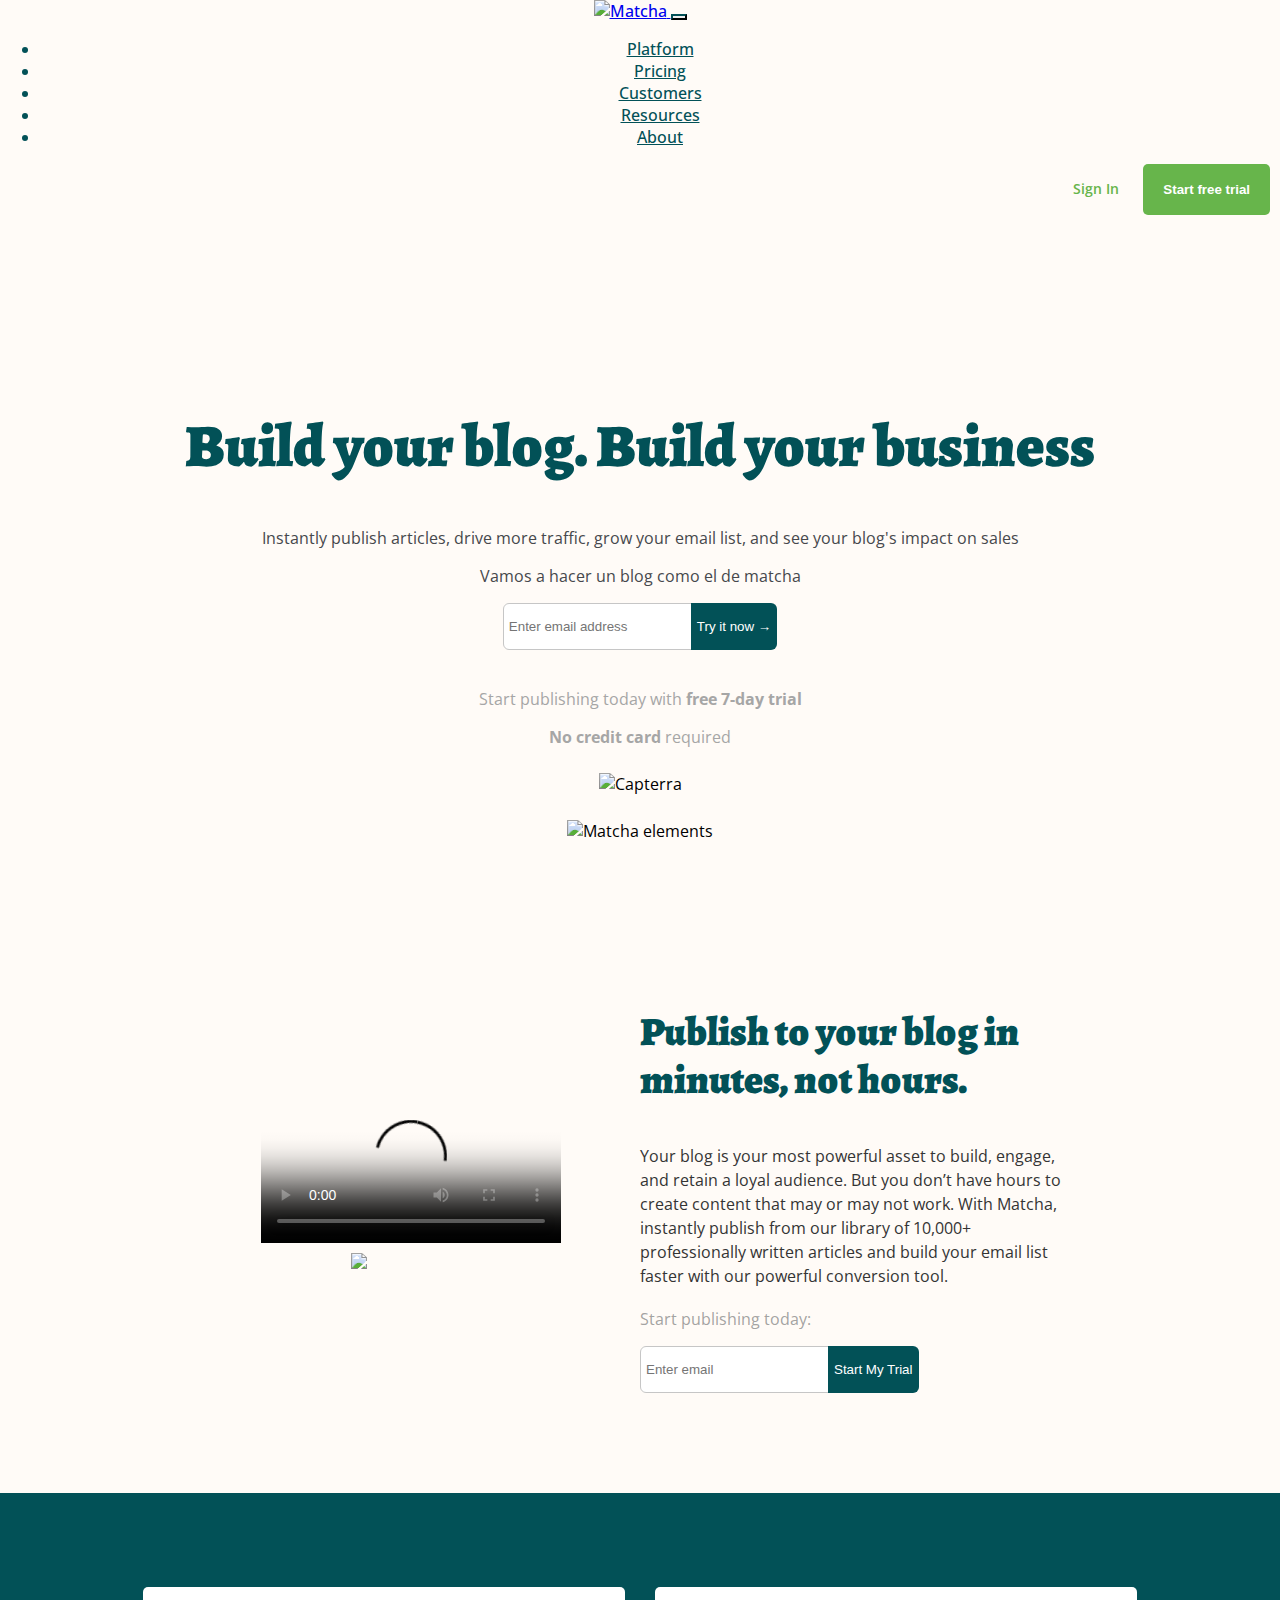
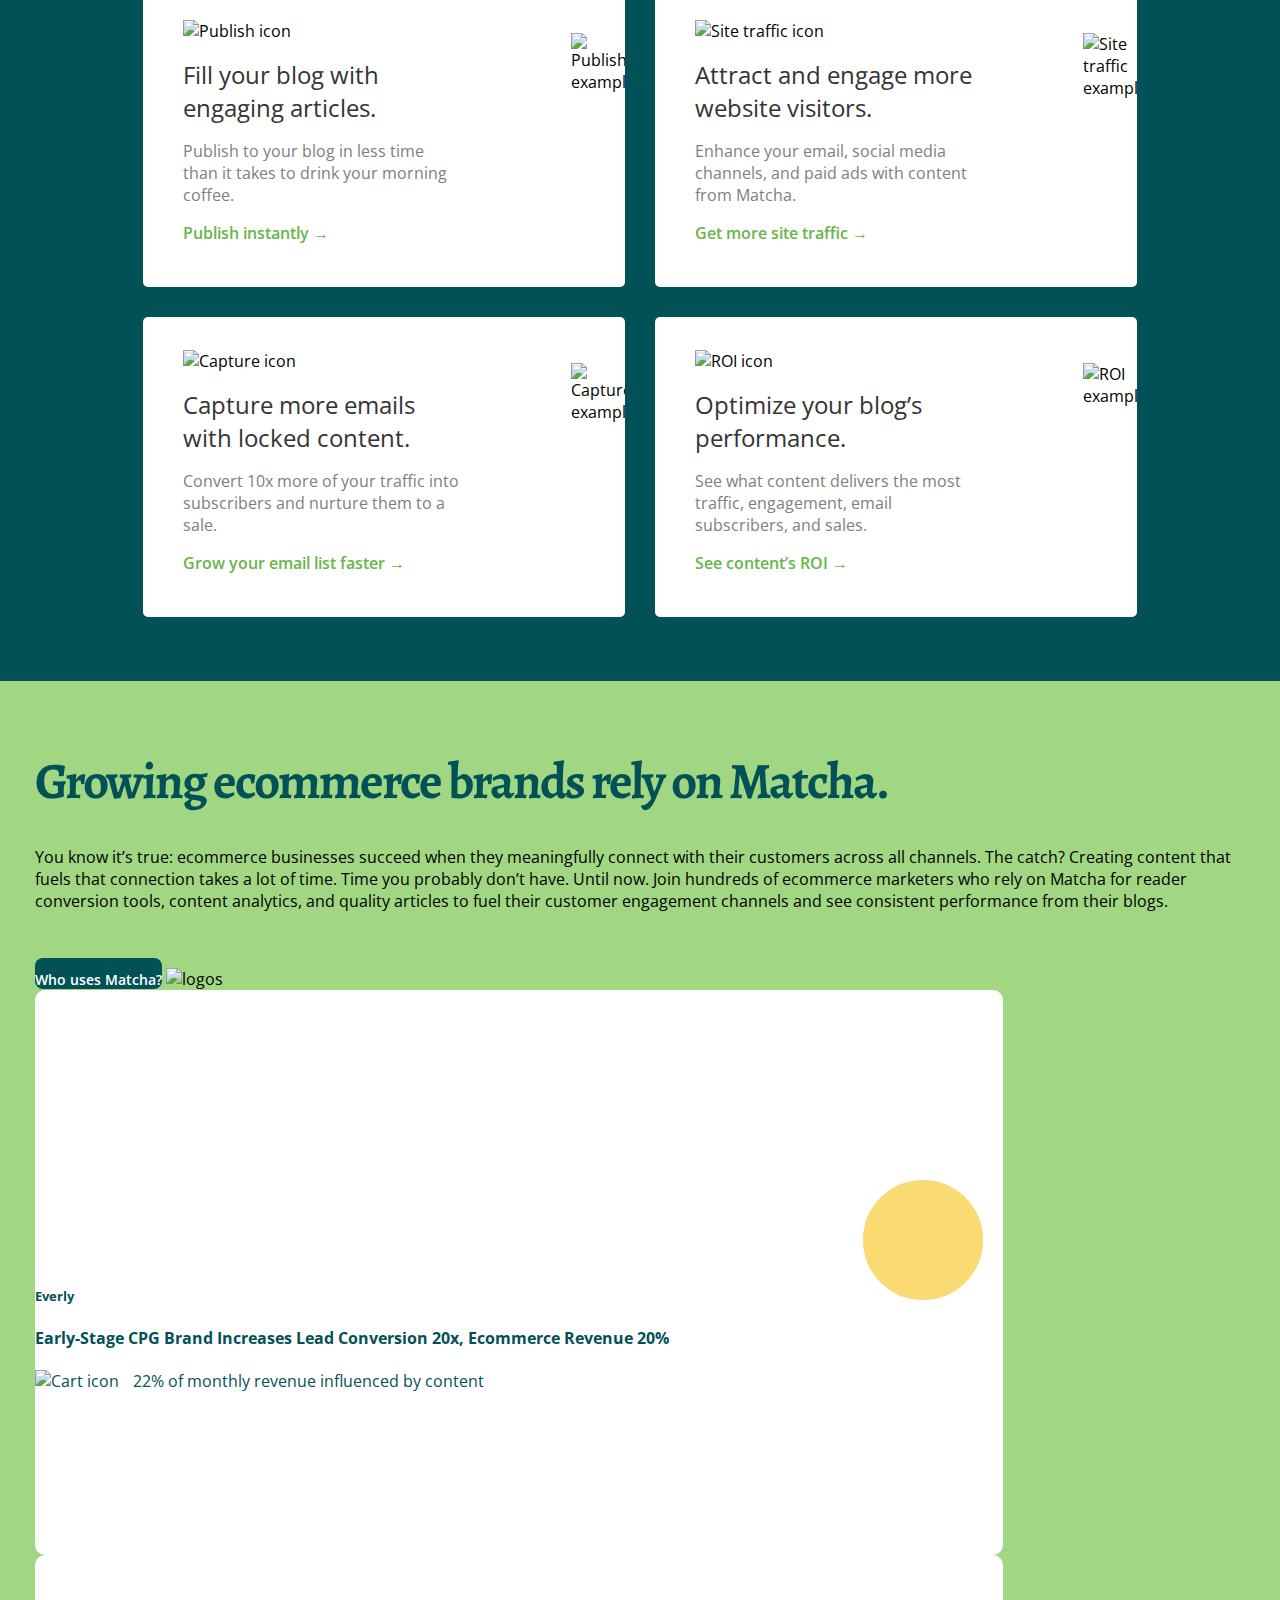
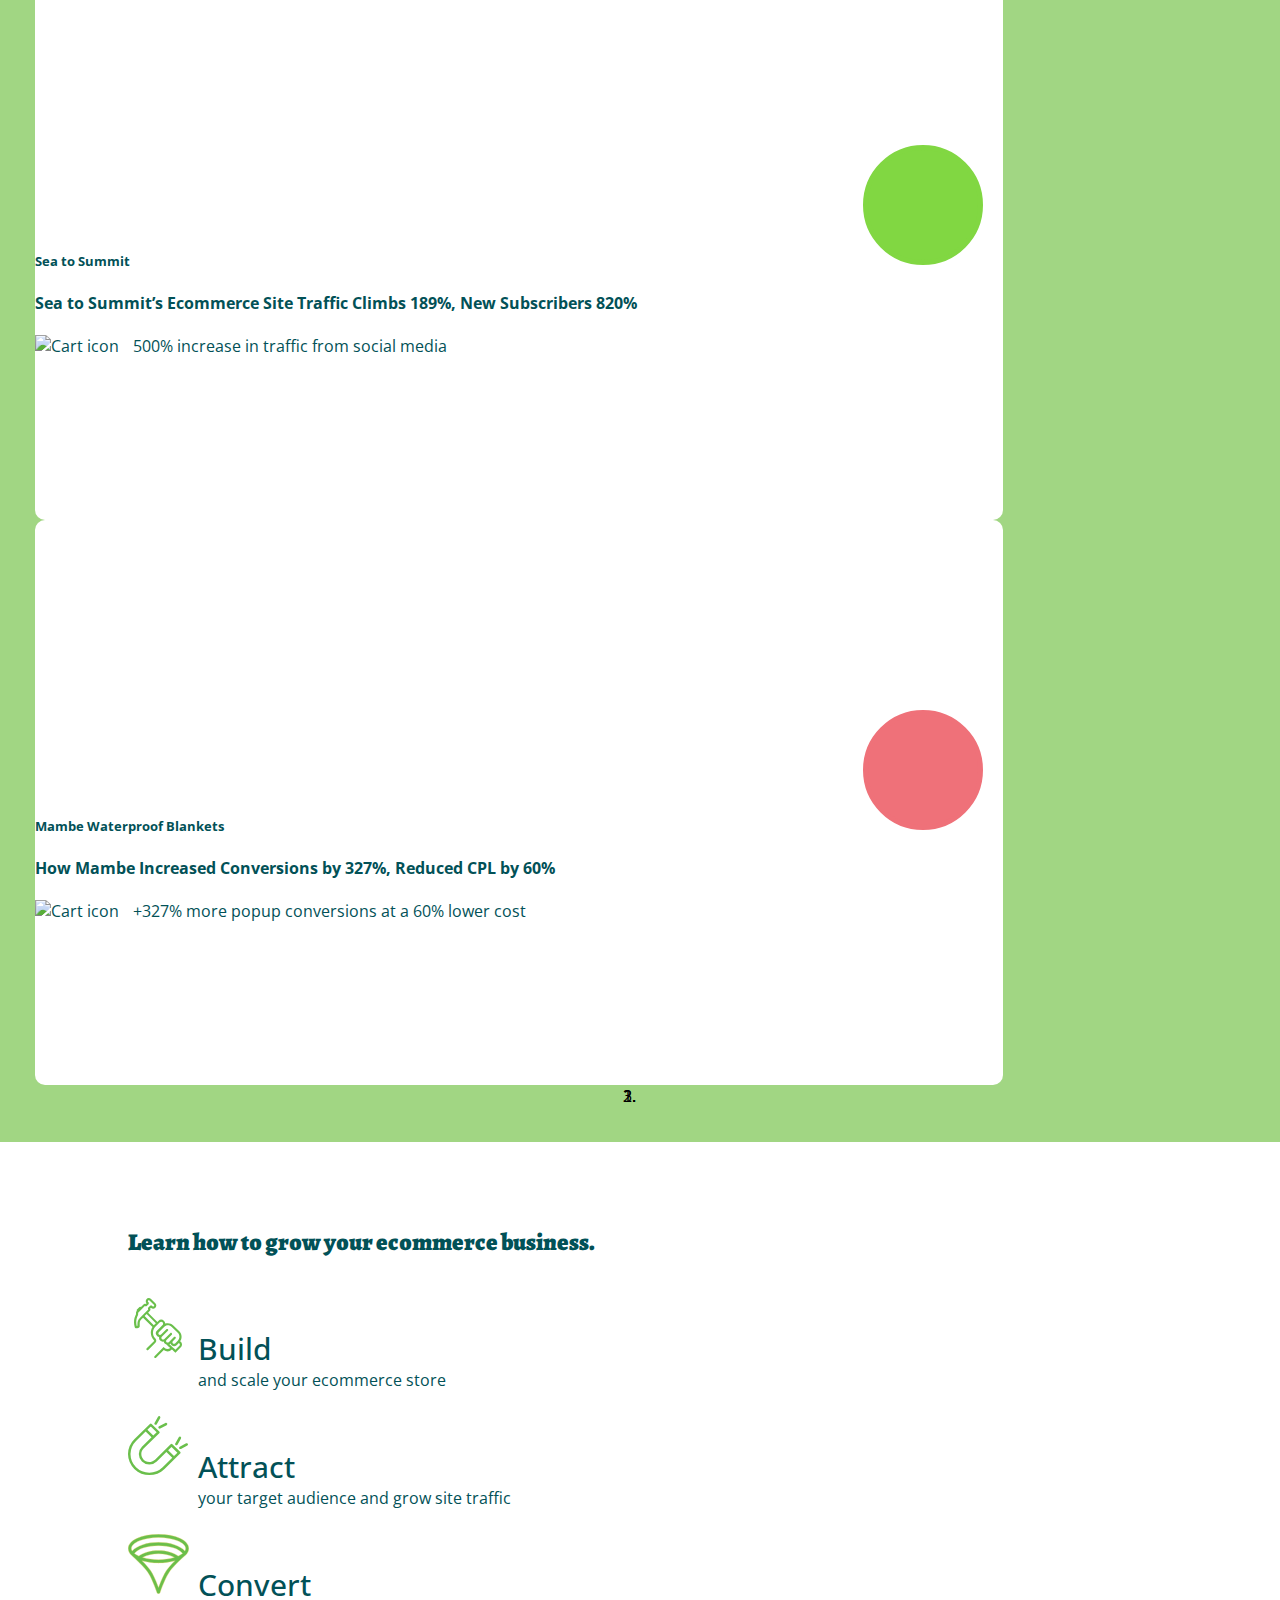
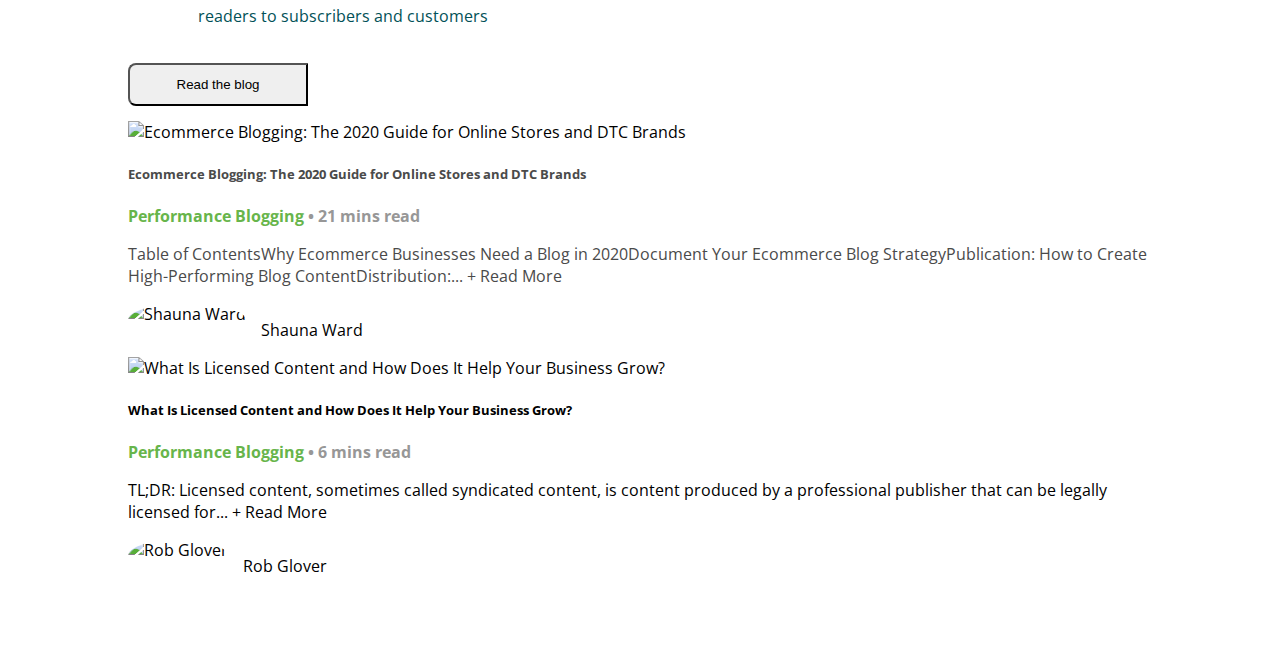
==== commit f20f10ee: "clase 22 feb corregido" ====
--- a/index.html
+++ b/index.html
@@ -1,416 +1,441 @@
 <!DOCTYPE html>
 <html lang="en">
+
 <head>
   <meta charset="UTF-8">
   <meta name="viewport" content="width=device-width, initial-scale=1.0, user-scalable=no">
+  <link rel="stylesheet" href="https://cdn.jsdelivr.net/npm/bootstrap@4.6.0/dist/css/bootstrap.min.css"
+    integrity="sha384-B0vP5xmATw1+K9KRQjQERJvTumQW0nPEzvF6L/Z6nronJ3oUOFUFpCjEUQouq2+l" crossorigin="anonymous">
   <link rel="preconnect" href="https://fonts.gstatic.com">
-  <link href="https://fonts.googleapis.com/css2?family=Alegreya:wght@400;500;800;900&display=swap" rel="stylesheet">
-  <link href="https://cdn.jsdelivr.net/npm/bootstrap@5.0.0-beta2/dist/css/bootstrap.min.css" rel="stylesheet" integrity="sha384-BmbxuPwQa2lc/FVzBcNJ7UAyJxM6wuqIj61tLrc4wSX0szH/Ev+nYRRuWlolflfl" crossorigin="anonymous">
+  <link
+    href="https://fonts.googleapis.com/css2?family=Alegreya:wght@400;700;900&family=Open+Sans:wght@400;700;800&display=swap"
+    rel="stylesheet">
   <link rel="stylesheet" href="styles.css">
   <link rel="stylesheet" href="output.css">
-  <title>Matcha</title>
+
+  <title>Bedu Matcha </title>
+
 </head>
+
 <body>
-    <!-- <section class="fixed-header">
-      <header class="header">
-        <a href="/" class="logo">
-          <img
-            src="https://getmatcha.com/wp-content/themes/getmatcha/img/footer_logo.svg"
-            alt="Matcha"
-          />
-        </a>
-        <nav class="navbar">
-          <ul class="menu">
-            <li class="menu-item">Platform</li>
-            <li class="menu-item">Pricing</li>
-            <li class="menu-item">Customers</li>
-            <li class="menu-item">Resources</li>
-            <li class="menu-item">About</li>
-          </ul>
-        </nav>
-        <div class="actions">
+
+  <!-- <section class="fixed-header">
+    <header class="header">
+      <a href="#" class="logo">
+        <img src="https://getmatcha.com/wp-content/themes/getmatcha/img/footer_logo.svg" alt="Matcha" />
+      </a>
+      <nav class="navbar">
+        <ul class="menu">
+          <li class="menu-item">Platform</li>
+          <li class="menu-item">Pricing</li>
+          <li class="menu-item">Customers</li>
+          <li class="menu-item">Resources</li>
+          <li class="menu-item">About</li>
+        </ul>
+      </nav>
+      <div class="actions">
+        <a>Sign In</a>
+        <button>Start free trial</button>
+      </div>
+    </header>
+  </section> -->
+
+  <nav class="navbar navbar-expand-lg navbar-light fixed-top">
+    <div class="container-fluid">
+      <a href="#" class="logo">
+        <img src="https://getmatcha.com/wp-content/themes/getmatcha/img/footer_logo.svg" alt="Matcha" />
+      </a>
+      <button class="navbar-toggler" type="button" data-bs-toggle="collapse" data-bs-target="#navbarSupportedContent"
+        aria-controls="navbarSupportedContent" aria-expanded="false" aria-label="Toggle navigation">
+        <span class="navbar-toggler-icon"></span>
+      </button>
+      <div class="collapse navbar-collapse" id="navbarSupportedContent">
+        <ul class="navbar-nav mx-auto mb-2 mb-lg-0">
+          <li class="nav-item active">
+            <a class="nav-link" aria-current="page" href="#">Platform</a>
+          </li>
+          <li class="nav-item">
+            <a class="nav-link" aria-current="page" href="./pricing.html">Pricing</a>
+          </li>
+          <li class="nav-item">
+            <a class="nav-link" aria-current="page" href="#">Customers</a>
+          </li>
+          <li class="nav-item">
+            <a class="nav-link" aria-current="page" href="#">Resources</a>
+          </li>
+          <li class="nav-item">
+            <a class="nav-link" aria-current="page" href="#">About</a>
+          </li>
+        </ul>
+        <form class="d-flex form-inline my-2 my-lg-0 justify-content-md-end justify-content-center actions">
           <a>Sign In</a>
           <button>Start free trial</button>
-        </div>
-      </header>
-    </section>  -->
-            <nav class="navbar navbar-expand-lg navbar-light fixed-top">
-                <div class="container-fluid">
-                <a href="#" class="logo">
-                    <img src="https://getmatcha.com/wp-content/themes/getmatcha/img/footer_logo.svg" alt="Matcha" />
-                </a>
-                <button class="navbar-toggler" type="button" data-bs-toggle="collapse" data-bs-target="#navbarSupportedContent"
-                    aria-controls="navbarSupportedContent" aria-expanded="false" aria-label="Toggle navigation">
-                    <span class="navbar-toggler-icon"></span>
-                </button>
-                <div class="collapse navbar-collapse" id="navbarSupportedContent">
-                    <ul class="navbar-nav mx-auto mb-2 mb-lg-0">
-                    <li class="nav-item">
-                        <a class="nav-link active" aria-current="page" href="./index.html">Platform</a>
-                    </li>
-                    <li class="nav-item">
-                        <a class="nav-link active" aria-current="page" href="./pricing.html">Pricing</a>
-                    </li>
-                    <li class="nav-item">
-                        <a class="nav-link active" aria-current="page" href="#">Customers</a>
-                    </li>
-                    <li class="nav-item">
-                        <a class="nav-link active" aria-current="page" href="#">Resources</a>
-                    </li>
-                    <li class="nav-item">
-                        <a class="nav-link active" aria-current="page" href="#">About</a>
-                    </li>
-                    </ul>
-                    <form class=" d-flex form-inline my-2 my-lg-0 justify-content-md-end justify-content-center actions">
-                    <a class="singin">Sign In</a>
-                    <button>Start free trial</button>
-                    </form>
-                </div>
-                </div>
-            </nav>
+        </form>
+      </div>
+    </div>
+  </nav>
+
+  <!-- Esto es lo que se verá en el navegador web -->
   <section class="main">
     <h1 class="texto-principal">Build your blog. Build your business</h1>
+
     <p class="texto-gris">Instantly publish articles, drive more traffic, grow your email list, and see your blog's
       impact on sales</p>
+
     <p class="texto-gris">Vamos a hacer un blog como el de matcha</p>
+
     <form class="signup-form">
       <input type="email" placeholder="Enter email address" maxlength="30" />
+
       <button type="submit">
         Try it now &rarr;
       </button>
     </form>
+
     <br />
-    <p class="grey-text">
+
+    <p class="texto-publicitario">
       Start publishing today with <strong> free 7-day trial</strong>
     </p>
-    <p class="grey-text"><strong>No credit card</strong> required</p>
+
+    <p class="texto-publicitario"><strong>No credit card</strong> required</p>
+
     <figure class="banner">
       <img src="https://getmatcha.com/wp-content/themes/getmatcha/img/capterra.png" alt="Capterra" />
     </figure>
-    <figure class="banner">
+
+    <figure class="banner borrar">
       <img class="second-image" src="https://getmatcha.com/wp-content/uploads/2019/09/intro_group_image.png"
         alt="Matcha elements" />
     </figure>
   </section>
-  <section class="promo"> 
-      <article class="explanatory-video">
-  
-        <video controls
-        poster="http://cdn.videvo.net/videvo_files/video/premium/video0036/thumbnails/computer_code00_small.jpg">
-            <source
-            type="video/webm"
-                src="https://cdn.videvo.net/videvo_files/video/premium/video0036/small_watermarked/computer_code00_preview.mp4">
-            />
-            <source type="video/mp4"
-                src="https://cdn.videvo.net/videvo_files/video/premium/video0036/small_watermarked/computer_code00_preview.mp4"
-                />
-            </video>
-            <img src="https://getmatcha.com/wp-content/themes/getmatcha/img/see_how_it_works.png">
-            </img>
-        </article>
-        
-        <article class="publish">
-            <h3>Publish to your blog in minutes, not hours.</h3>
-            <p>
-              Your blog is your most powerful asset to build, engage, and retain a
-              loyal audience. But you don’t have hours to create content that may or
-              may not work. With Matcha, instantly publish from our library of
-              10,000+ professionally written articles and build your email list
-              faster with our powerful conversion tool.
-            </p>
-            <div class="formulario">
-              <p>Start publishing today:</p>
-              <form class="signup-form">
-                <input type="email" placeholder="Enter email">
-                <button>Start My Trial</button>
-              </form>
-            </div>
-          </article>
-    </section>
-    <section class="features">
-        <article class="feature-card">
-            <div class="feature-content">
-            <figure>
-                <img src="https://getmatcha.com/wp-content/themes/getmatcha/img/icon_publish.png" alt="Publish icon">
-              </figure>
-              <h3>Fill your blog with engaging articles.</h3>
-              <p>
-                Publish to your blog in less time than it takes to drink your
-                morning coffee.
-              </p>
-              <a href="">Publish instantly →</a>
+
+  <section class="promo">
+    <article class="explanatory-video">
+      <video controls
+        poster="https://cdn.videvo.net/videvo_files/video/premium/video0036/thumbnails/computer_code00_small.jpg">
+        <source type="video/webm"
+          src="https://cdn.videvo.net/videvo_files/video/premium/video0036/small_watermarked/computer_code00_preview.webm" />
+        <source type="video/mp4"
+          src="https://cdn.videvo.net/videvo_files/video/premium/video0036/small_watermarked/computer_code00_preview.mp4" />
+      </video>
+      <img src="https://getmatcha.com/wp-content/themes/getmatcha/img/see_how_it_works.png">
+    </article>
+
+    <article class="publish">
+      <h3>Publish to your blog in minutes, not hours.</h3>
+      <p>
+        Your blog is your most powerful asset to build, engage, and retain a
+        loyal audience. But you don’t have hours to create content that may or
+        may not work. With Matcha, instantly publish from our library of
+        10,000+ professionally written articles and build your email list
+        faster with our powerful conversion tool.
+      </p>
+      <div class="formulario">
+        <p>Start publishing today:</p>
+        <form class="signup-form">
+          <input type="email" placeholder="Enter email">
+          <button>Start My Trial</button>
+        </form>
+      </div>
+    </article>
+
+  </section>
+
+  <section class="features">
+    <article class="feature-card">
+      <div class="feature-content">
+
+        <figure>
+          <img src="https://getmatcha.com/wp-content/themes/getmatcha/img/icon_publish.png" alt="Publish icon">
+        </figure>
+
+        <h3>Fill your blog with engaging articles.</h3>
+
+        <p>
+          Publish to your blog in less time than it takes to drink your
+          morning coffee.
+        </p>
+        <a href="">Publish instantly →</a>
+      </div>
+
+      <div class="feature-image">
+        <figure>
+          <img src="https://getmatcha.com/wp-content/themes/getmatcha/img/image_publish.png" alt="Publish example">
+        </figure>
+      </div>
+    </article>
+    <article class="feature-card">
+      <div class="feature-content">
+        <figure>
+          <img src="https://getmatcha.com/wp-content/themes/getmatcha/img/icon_site_traffic.png"
+            alt="Site traffic icon">
+        </figure>
+        <h3>Attract and engage more website visitors.</h3>
+        <p>
+          Enhance your email, social media channels, and paid ads with content
+          from Matcha.
+        </p>
+        <a href="">Get more site traffic →</a>
+      </div>
+      <div class="feature-image">
+        <figure>
+          <img src="https://getmatcha.com/wp-content/themes/getmatcha/img/image_site_traffic.png"
+            alt="Site traffic example">
+        </figure>
+      </div>
+    </article>
+    <article class="feature-card">
+      <div class="feature-content">
+        <figure>
+          <img src="https://getmatcha.com/wp-content/themes/getmatcha/img/icon_capture.png" alt="Capture icon">
+        </figure>
+        <h3>Capture more emails with locked content.</h3>
+        <p>
+          Convert 10x more of your traffic into subscribers and nurture them
+          to a sale.
+        </p>
+        <a href="">Grow your email list faster →</a>
+      </div>
+      <div class="feature-image">
+        <figure>
+          <img src="https://getmatcha.com/wp-content/themes/getmatcha/img/image_capture.png" alt="Capture example">
+        </figure>
+      </div>
+    </article>
+    <article class="feature-card">
+      <div class="feature-content">
+        <figure>
+          <img src="https://getmatcha.com/wp-content/themes/getmatcha/img/icon_roi.png" alt="ROI icon">
+        </figure>
+        <h3>Optimize your blog’s performance.</h3>
+        <p>
+          See what content delivers the most traffic, engagement, email
+          subscribers, and sales.
+        </p>
+        <a href="">See content’s ROI →</a>
+      </div>
+      <div class="feature-image">
+        <figure>
+          <img src="https://getmatcha.com/wp-content/themes/getmatcha/img/image_roi.png" alt="ROI example">
+        </figure>
+      </div>
+    </article>
+  </section>
+
+  <section class="card-container">
+    <div class="container">
+      <div class="row p-2">
+        <div class="col-md-6 col-sm-12 comments">
+          <h1>Growing ecommerce brands rely on Matcha.</h1>
+          <p>
+            You know it’s true: ecommerce businesses succeed when they meaningfully connect with their customers
+            across
+            all channels. The catch? Creating content that fuels that connection takes a lot of time. Time you
+            probably
+            don’t have. Until now.
+
+            Join hundreds of ecommerce marketers who rely on Matcha for reader conversion tools, content analytics,
+            and
+            quality articles to fuel their customer engagement channels and see consistent performance from their
+            blogs.
+          </p>
+          <a class="btn btn-beefy">Who uses Matcha?</a>
+          <img src="https://getmatcha.com/wp-content/uploads/2020/04/logos-matcha.png" alt="logos" />
         </div>
-        <div class="feature-image">
-            <figure>
-              <img src="https://getmatcha.com/wp-content/themes/getmatcha/img/image_publish.png" alt="Publish example">
-            </figure>
-          </div>
-        </article>
-        <article class="feature-card">
-            <div class="feature-content">
-                <figure>
-                    <img src="https://getmatcha.com/wp-content/themes/getmatcha/img/icon_site_traffic.png" alt="Site traffic icon">                  
-                </figure>
-                  <h3>Attract and engage more website visitors.</h3>
-                  <p>
-                    Enhance your email, social media channels, and paid ads with content from Matcha.
-                  </p>
-                  <a href="">Get more site traffic. →</a>
-            </div>
-            <div class="feature-image">
-                <figure>
-                    <img src="https://getmatcha.com/wp-content/themes/getmatcha/img/image_site_traffic.png" alt="Site traffic example">                
-                </figure>
-              </div>
-            </article>
-        <article class="feature-card">
-                <div class="feature-content">
-                    <figure>
-                        <img src="https://getmatcha.com/wp-content/themes/getmatcha/img/icon_capture.png" alt="Capture icon">                      
-                        <h3>Capture more emails with locked content.</h3>
-                      <p>
-                        Convert 10x more of your traffic into subscribers and nurture them to a sale.
-                      </p>
-                      <a href="">Grow your email list faster. →</a>
+
+        <div class="success-stories col-lg-6 col-md-6">
+          <article class="stories-carousel">
+            <div id="carouselExampleIndicators" class="carousel slide" data-ride="carousel">
+              <div class="carousel-inner">
+
+                <div class="carousel-item active">
+                  <div class="d-flex justify-content-center">
+                    <div class="card">
+                      <div class="card-img-top everly"></div>
+                      <div class="card-circle-everly"></div>
+                      <div class="card-body">
+
+                        <h5 class="card-title">Everly</h5>
+                        <h4 class="customer-title">
+                          Early-Stage CPG Brand Increases Lead Conversion 20x, Ecommerce Revenue
+                          20%
+                        </h4>
+                        <div class="results">
+                          <img width="40" src="https://getmatcha.com/wp-content/themes/getmatcha/img/icon_cart.png"
+                            alt="Cart icon" />
+                          <span style="margin-left: 10px;">
+                            22% of monthly revenue influenced by content
+                          </span>
+                        </div>
+
+                      </div>
+
+                    </div>
+                  </div>
                 </div>
-                <div class="feature-image">
-                    <figure>
-                        <img src="https://getmatcha.com/wp-content/themes/getmatcha/img/image_capture.png" alt="Capture example">                  
-                    </div>
-        </article>
-        <article class="feature-card">
-                <div class="feature-content">
-                    <figure>
-                        <img src="https://getmatcha.com/wp-content/themes/getmatcha/img/icon_roi.png" alt="ROI icon">                       
-                         <h3>Optimize your blog’s performance.</h3>
-                      <p>
-                        See what content delivers the most traffic, engagement, email subscribers, and sales.
-                      </p>
-                      <a href="">See content´s ROI →</a>
-                </div>
-                <div class="feature-image">
-                    <figure>
-                        <img src="https://getmatcha.com/wp-content/themes/getmatcha/img/image_roi.png" alt="ROI example">
-                    </div>
-        </article>
-
-    </section>
-
-    <section class="card-container">
-        <div class="container">
-          <div class="row p-2">
-            <div class="col-md-6 col-sm-12 comments">
-              <h1>Growing ecommerce brands rely on Matcha.</h1>
-              <p>
-                You know it’s true: ecommerce businesses succeed when they meaningfully connect with their customers
-                across
-                all channels. The catch? Creating content that fuels that connection takes a lot of time. Time you
-                probably
-                don’t have. Until now.
-    
-                Join hundreds of ecommerce marketers who rely on Matcha for reader conversion tools, content analytics,
-                and
-                quality articles to fuel their customer engagement channels and see consistent performance from their
-                blogs.
-              </p>
-              <a class="btn btn-beefy">Who uses Matcha?</a>
-              <img src="https://getmatcha.com/wp-content/uploads/2020/04/logos-matcha.png" alt="logos" />
-            </div>
-    
-            <div class="success-stories col-lg-6 col-md-6">
-              <article class="stories-carousel">
-                <div id="carouselExampleIndicators" class="carousel slide" data-ride="carousel">
-                  <div class="carousel-inner">
-    
-                    <div class="carousel-item active">
-                      <div class="d-flex justify-content-center">
-                        <div class="card">
-                          <div class="card-img-top everly"></div>
-                          <div class="card-circle-everly"></div>
-                          <div class="card-body">
-    
-                            <h5 class="card-title">Everly</h5>
-                            <h4 class="customer-title">
-                              Early-Stage CPG Brand Increases Lead Conversion 20x, Ecommerce Revenue
-                              20%
-                            </h4>
-                            <div class="results">
-                              <img width="40" src="https://getmatcha.com/wp-content/themes/getmatcha/img/icon_cart.png"
-                                alt="Cart icon" />
-                              <span style="margin-left: 10px;">
-                                22% of monthly revenue influenced by content
-                              </span>
-                            </div>
-    
-                          </div>
-    
+
+                <div class="carousel-item">
+                  <div class="d-flex justify-content-center">
+                    <div class="card">
+                      <div class="card-img-top summit"></div>
+                      <div class="card-circle-summit"></div>
+                      <div class="card-body">
+
+                        <h5 class="card-title">Sea to Summit</h5>
+                        <h4 class="customer-title">
+                          Sea to Summit’s Ecommerce Site Traffic Climbs 189%, New Subscribers 820%
+                        </h4>
+                        <div class="results">
+                          <img width="40" src="https://getmatcha.com/wp-content/themes/getmatcha/img/icon_audiences.png"
+                            alt="Cart icon" />
+                          <span style="margin-left: 10px;">
+                            500% increase in traffic from social media
+                          </span>
                         </div>
-                      </div>
-                    </div>
-    
-                    <div class="carousel-item">
-                      <div class="d-flex justify-content-center">
-                        <div class="card">
-                          <div class="card-img-top summit"></div>
-                          <div class="card-circle-summit"></div>
-                          <div class="card-body">
-    
-                            <h5 class="card-title">Sea to Summit</h5>
-                            <h4 class="customer-title">
-                              Sea to Summit’s Ecommerce Site Traffic Climbs 189%, New Subscribers 820%
-                            </h4>
-                            <div class="results">
-                              <img width="40" src="https://getmatcha.com/wp-content/themes/getmatcha/img/icon_audiences.png"
-                                alt="Cart icon" />
-                              <span style="margin-left: 10px;">
-                                500% increase in traffic from social media
-                              </span>
-                            </div>
-    
-                          </div>
-                        </div>
-                      </div>
-                    </div>
-    
-                    <div class="carousel-item">
-                      <div class="d-flex justify-content-center">
-                        <div class="card">
-                          <div class="card-img-top mambe"></div>
-                          <div class="card-circle-mambe"></div>
-                          <div class="card-body">
-    
-                            <h5 class="card-title">Mambe Waterproof Blankets</h5>
-                            <h4 class="customer-title">
-                              How Mambe Increased Conversions by 327%, Reduced CPL by 60%
-                            </h4>
-                            <div class="results">
-                              <img width="40" src="https://getmatcha.com/wp-content/themes/getmatcha/img/icon_target.png"
-                                alt="Cart icon" />
-                              <span style="margin-left: 10px;">
-                                +327% more popup conversions at a 60% lower cost
-                              </span>
-                            </div>
-    
-                          </div>
-                        </div>
+
                       </div>
                     </div>
                   </div>
-    
-                  <ol class="carousel-indicators">
-                    <li data-target="#carouselExampleIndicators" data-slide-to="0" class="active"></li>
-                    <li data-target="#carouselExampleIndicators" data-slide-to="1"></li>
-                    <li data-target="#carouselExampleIndicators" data-slide-to="2"></li>
-                  </ol>
-    
                 </div>
-              </article>
-            </div>
-    
+
+                <div class="carousel-item">
+                  <div class="d-flex justify-content-center">
+                    <div class="card">
+                      <div class="card-img-top mambe"></div>
+                      <div class="card-circle-mambe"></div>
+                      <div class="card-body">
+
+                        <h5 class="card-title">Mambe Waterproof Blankets</h5>
+                        <h4 class="customer-title">
+                          How Mambe Increased Conversions by 327%, Reduced CPL by 60%
+                        </h4>
+                        <div class="results">
+                          <img width="40" src="https://getmatcha.com/wp-content/themes/getmatcha/img/icon_target.png"
+                            alt="Cart icon" />
+                          <span style="margin-left: 10px;">
+                            +327% more popup conversions at a 60% lower cost
+                          </span>
+                        </div>
+
+                      </div>
+                    </div>
+                  </div>
+                </div>
+              </div>
+
+              <ol class="carousel-indicators">
+                <li data-target="#carouselExampleIndicators" data-slide-to="0" class="active"></li>
+                <li data-target="#carouselExampleIndicators" data-slide-to="1"></li>
+                <li data-target="#carouselExampleIndicators" data-slide-to="2"></li>
+              </ol>
+
+            </div>
+          </article>
+        </div>
+
+      </div>
+    </div>
+  </section>
+
+  <section class="container blog">
+    <div class="row">
+      <div class="col">
+        <h2 class="title">Learn how to grow your ecommerce business.</h2>
+        <article class="process-list">
+          <div class="process">
+            <div class="process-icon">
+              <img src="./images/build.svg" alt="Build icon" />
+            </div>
+            <div class="process-description">
+              <h3>Build</h3>
+              <p>and scale your ecommerce store</p>
+            </div>
+          </div>
+          <div class="process">
+            <div class="process-icon">
+              <img src="./images/attract.svg" alt="Attract icon" />
+            </div>
+            <div class="process-description">
+              <h3>Attract</h3>
+              <p>your target audience and grow site traffic</p>
+            </div>
+          </div>
+          <div class="process">
+            <div class="process-icon">
+              <img src="./images/convert.svg" alt="Convert icon" />
+            </div>
+            <div class="process-description">
+              <h3>Convert</h3>
+              <p>readers to subscribers and customers</p>
+            </div>
+          </div>
+        </article>
+        <button>Read the blog</button>
+      </div>
+
+      <div class="col">
+        <div class="card">
+          <img src="https://getmatcha.com/wp-content/uploads/2019/03/david-marcu-114194-1052x699.jpg"
+            class="card-img-top" alt="Ecommerce Blogging: The 2020 Guide for Online Stores and DTC Brands" />
+          <div class="card-body">
+            <h5 class="card-title gray-text">
+              Ecommerce Blogging: The 2020 Guide for Online Stores and DTC Brands
+            </h5>
+            <p class="metadata">
+              <strong class="category">Performance Blogging </strong>
+              <strong class="read-time">• 21 mins read</strong>
+            </p>
+            <p class="card-text gray-text">
+              Table of ContentsWhy Ecommerce Businesses Need a Blog in
+              2020Document Your Ecommerce Blog StrategyPublication: How to Create
+              High-Performing Blog ContentDistribution:...
+              <span class="read-more">+ <a>Read More</a></span>
+            </p>
+            <div class="author">
+              <img src="https://secure.gravatar.com/avatar/b1c37d9c6b3a36a5eb64d7112bf71ca4?s=96&d=retro&r=g"
+                alt="Shauna Ward" />
+              <p>Shauna Ward</p>
+            </div>
           </div>
         </div>
-    
- </section>
-    <section class="container blog">
-        <div class="row">
-          <div class="col">
-            <h2 class="title">Learn how to grow your ecommerce business.</h2>
-            <article class="process-list">
-              <div class="process">
-                <div class="process-icon">
-                  <img src="./images/build.svg" alt="Build icon" />
-                </div>
-                <div class="process-description">
-                  <h3>Build</h3>
-                  <p>and scale your ecommerce store</p>
-                </div>
-              </div>
-              <div class="process">
-                <div class="process-icon">
-                  <img src="./images//attract.svg" alt="Attract icon" />
-                </div>
-                <div class="process-description">
-                  <h3>Attract</h3>
-                  <p>your target audience and grow site traffic</p>
-                </div>
-              </div>
-              <div class="process">
-                <div class="process-icon">
-                  <img src="./images/convert.svg" alt="Convert icon" />
-                </div>
-                <div class="process-description">
-                  <h3>Convert</h3>
-                  <p>readers to subscribers and customers</p>
-                </div>
-              </div>
-            </article>
-            <button>Read the blog</button>
-          </div>
-          <div class="col">
-            <div class="card">
-              <img
-                src="https://getmatcha.com/wp-content/uploads/2019/03/david-marcu-114194-1052x699.jpg"
-                class="card-img-top"
-                alt="Ecommerce Blogging: The 2020 Guide for Online Stores and DTC Brands"
-              />
-              <div class="card-body">
-                <h5 class="card-title gray-text">
-                  Ecommerce Blogging: The 2020 Guide for Online Stores and DTC Brands
-                </h5>
-                <p class="metadata">
-                  <strong class="category">Performance Blogging </strong>
-                  <strong class="read-time">• 21 mins read</strong>
-                </p>
-                <p class="card-text gray-text">
-                  Table of ContentsWhy Ecommerce Businesses Need a Blog in
-                  2020Document Your Ecommerce Blog StrategyPublication: How to Create
-                  High-Performing Blog ContentDistribution:...
-                  <span class="read-more">+ <a>Read More</a></span>
-                </p>
-                <div class="author">
-                  <img
-                    src="https://secure.gravatar.com/avatar/b1c37d9c6b3a36a5eb64d7112bf71ca4?s=96&d=retro&r=g"
-                    alt="Shauna Ward"
-                  />
-                  <p>Shauna Ward</p>
-                </div>
-              </div>
-            </div>
-          </div>
-          <div class="col">
-            <div class="card">
-              <img
-                src="https://getmatcha.com/wp-content/uploads/2019/06/arnel-hasanovic-MNd-Rka1o0Q-1049x699.jpg"
-                class="card-img-top"
-                alt="What Is Licensed Content and How Does It Help Your Business Grow?"
-              />
-              <div class="card-body">
-                <h5 class="card-title">
-                  What Is Licensed Content and How Does It Help Your Business Grow?
-                </h5>
-                <p class="metadata">
-                  <strong class="category">Performance Blogging </strong>
-                  <strong class="read-time">• 6 mins read</strong>
-                </p>
-                <p class="card-text">
-                  TL;DR: Licensed content, sometimes called syndicated content, is
-                  content produced by a professional publisher that can be legally
-                  licensed for...
-                  <span class="read-more">+ <a>Read More</a></span>
-                </p>
-                <div class="author d-flex align-items-center">
-                  <img
-                    src="https://secure.gravatar.com/avatar/c2f0381c76fae0875a4c15deb4e0a2f8?s=96&d=retro&r=g"
-                    alt="Rob Glover"
-                  />
-                  <p>Rob Glover</p>
-                </div>
-              </div>
+      </div>
+
+      <div class="col">
+        <div class="card">
+          <img src="https://getmatcha.com/wp-content/uploads/2019/06/arnel-hasanovic-MNd-Rka1o0Q-1049x699.jpg"
+            class="card-img-top" alt="What Is Licensed Content and How Does It Help Your Business Grow?" />
+          <div class="card-body">
+            <h5 class="card-title">
+              What Is Licensed Content and How Does It Help Your Business Grow?
+            </h5>
+            <p class="metadata">
+              <strong class="category">Performance Blogging </strong>
+              <strong class="read-time">• 6 mins read</strong>
+            </p>
+            <p class="card-text">
+              TL;DR: Licensed content, sometimes called syndicated content, is
+              content produced by a professional publisher that can be legally
+              licensed for...
+              <span class="read-more">+ <a>Read More</a></span>
+            </p>
+            <div class="author d-flex align-items-center">
+              <img src="https://secure.gravatar.com/avatar/c2f0381c76fae0875a4c15deb4e0a2f8?s=96&d=retro&r=g"
+                alt="Rob Glover" />
+              <p>Rob Glover</p>
             </div>
           </div>
         </div>
-      </section>
-    <script src="https://cdn.jsdelivr.net/npm/bootstrap@5.0.0-beta2/dist/js/bootstrap.bundle.min.js" integrity="sha384-b5kHyXgcpbZJO/tY9Ul7kGkf1S0CWuKcCD38l8YkeH8z8QjE0GmW1gYU5S9FOnJ0" crossorigin="anonymous">
-    </script>
+      </div>
+    </div>
+  </section>
+
+  <script src="https://code.jquery.com/jquery-3.5.1.slim.min.js"
+    integrity="sha384-DfXdz2htPH0lsSSs5nCTpuj/zy4C+OGpamoFVy38MVBnE+IbbVYUew+OrCXaRkfj"
+    crossorigin="anonymous"></script>
+  <script src="https://cdn.jsdelivr.net/npm/bootstrap@4.6.0/dist/js/bootstrap.bundle.min.js"
+    integrity="sha384-Piv4xVNRyMGpqkS2by6br4gNJ7DXjqk09RmUpJ8jgGtD7zP9yug3goQfGII0yAns"
+    crossorigin="anonymous"></script>
 </body>
+
 </html>--- a/output.css
+++ b/output.css
@@ -1,17 +1,76 @@
-/* Error: Expected identifier.
- *    ,
- * 63 |       font-size: 24px;
- *    |                       ^
- *    '
- *   scss/main.scss 63:23  root stylesheet */
+.blog .title {
+  font-family: "Alegreya", serif;
+  color: #025157;
+  font-weight: 900;
+}
 
-body::before {
-  font-family: "Source Code Pro", "SF Mono", Monaco, Inconsolata, "Fira Mono",
-      "Droid Sans Mono", monospace, monospace;
-  white-space: pre;
-  display: block;
-  padding: 1em;
-  margin-bottom: 1em;
-  border-bottom: 2px solid black;
-  content: "Error: Expected identifier.\a    \2577 \a 63 \2502        font-size: 24px;\a    \2502                        ^\a    \2575 \a   scss/main.scss 63:23  root stylesheet";
+.blog {
+  background-color: #ffffff;
+  max-width: unset;
+  padding: 5% 10%;
 }
+.blog .process-list {
+  margin-top: 40px;
+  margin-bottom: 36px;
+}
+.blog .process-list .process {
+  margin-bottom: 25px;
+  display: flex;
+  flex-direction: row;
+  align-items: start;
+}
+.blog .process-list .process > div > h3 {
+  color: #025157;
+  margin-bottom: 0;
+  font-size: 30px;
+  font-weight: 500;
+}
+.blog .process-list .process > div > p {
+  color: #025157;
+  margin: 0;
+}
+.blog .process-list .process .process-icon {
+  width: 60px;
+  height: 60px;
+  margin-right: 10px;
+  text-align: center;
+}
+.blog .process-list .process .process-icon img {
+  height: 100%;
+}
+.blog button {
+  height: auto;
+  border-top-left-radius: 8px;
+  border-bottom-left-radius: 8px;
+  padding: 12px;
+  width: 180px;
+  margin-bottom: 15px;
+}
+.blog .gray-text {
+  color: #4a4a4a;
+}
+.blog .gray-text h5 {
+  font-size: 24px;
+}
+.blog .gray-text p {
+  font-size: 14px;
+}
+.blog .metadata .category {
+  color: #67b54b;
+}
+.blog .metadata .read-time {
+  color: #979797;
+}
+.blog .author {
+  display: flex;
+  align-items: flex-start;
+}
+.blog .author p {
+  padding-left: 15px;
+}
+.blog .author img {
+  border-radius: 50%;
+  height: 35px;
+}
+
+/*# sourceMappingURL=output.css.map */
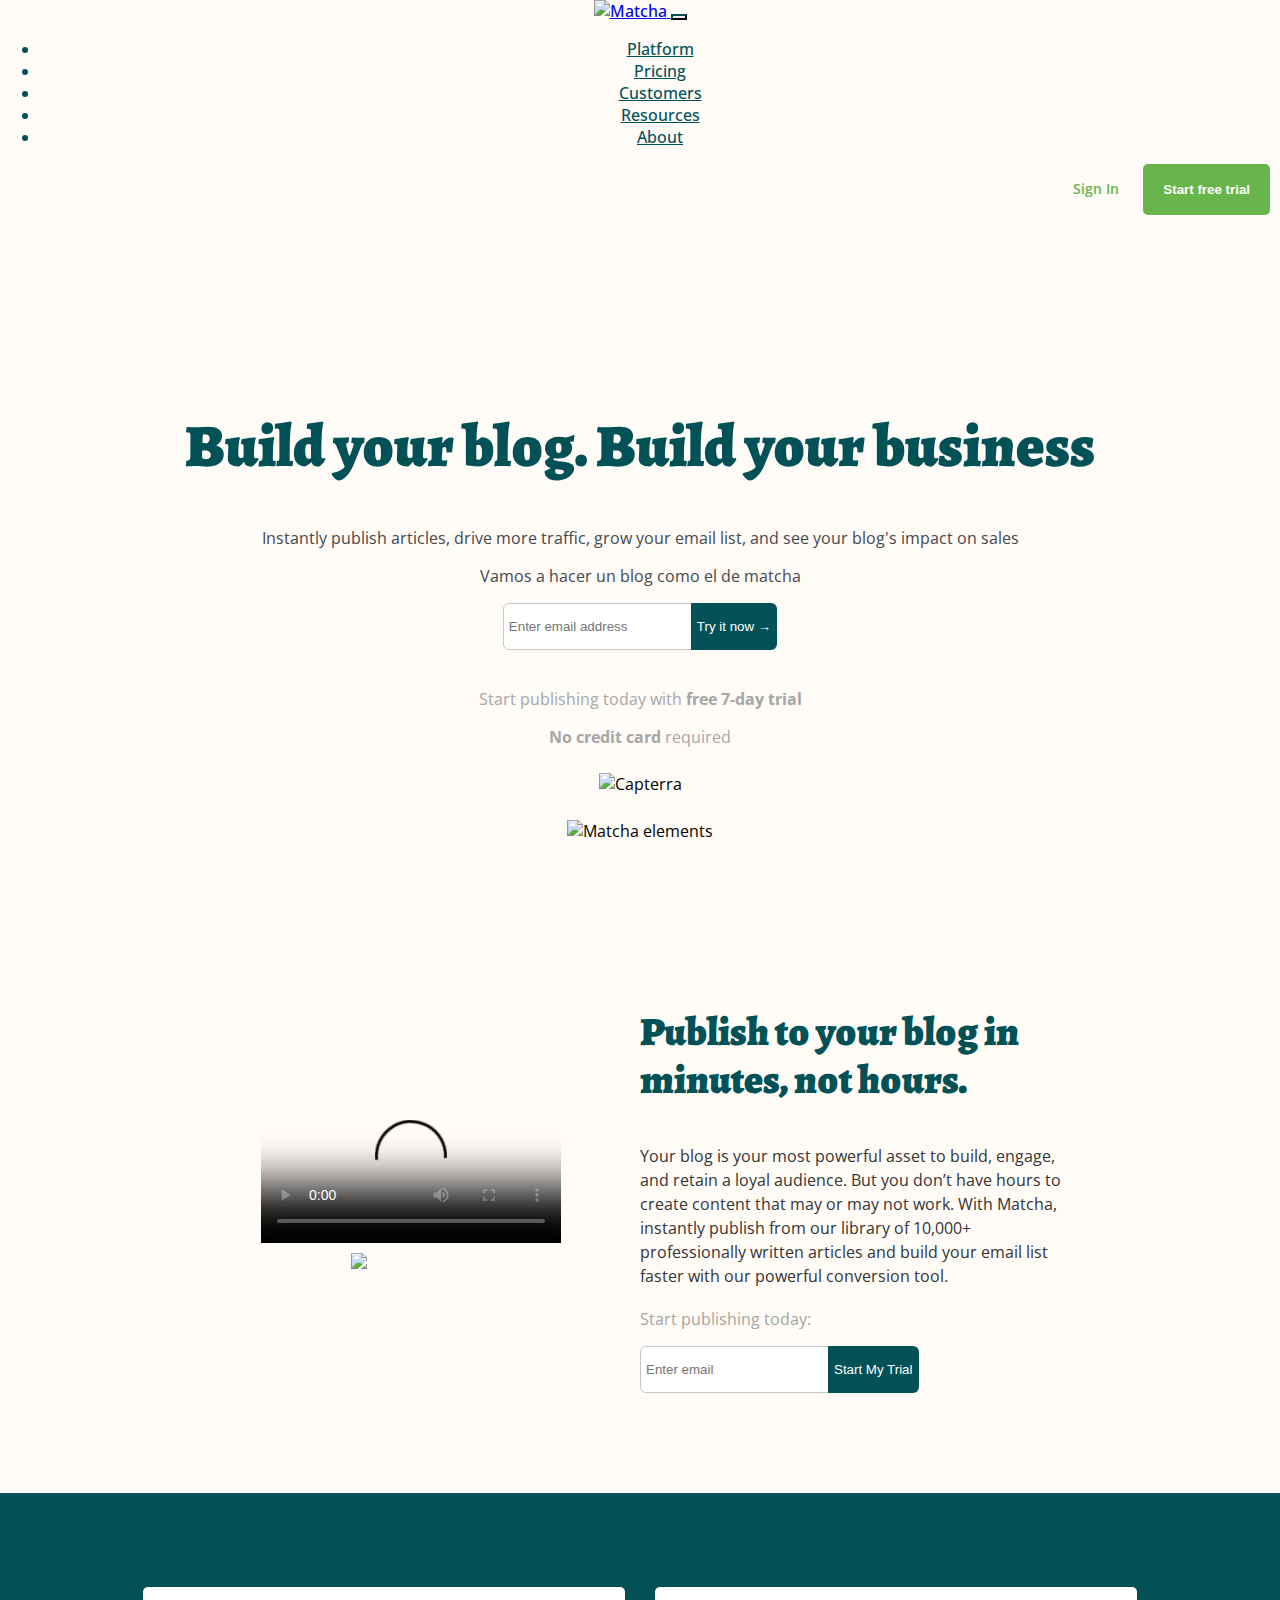
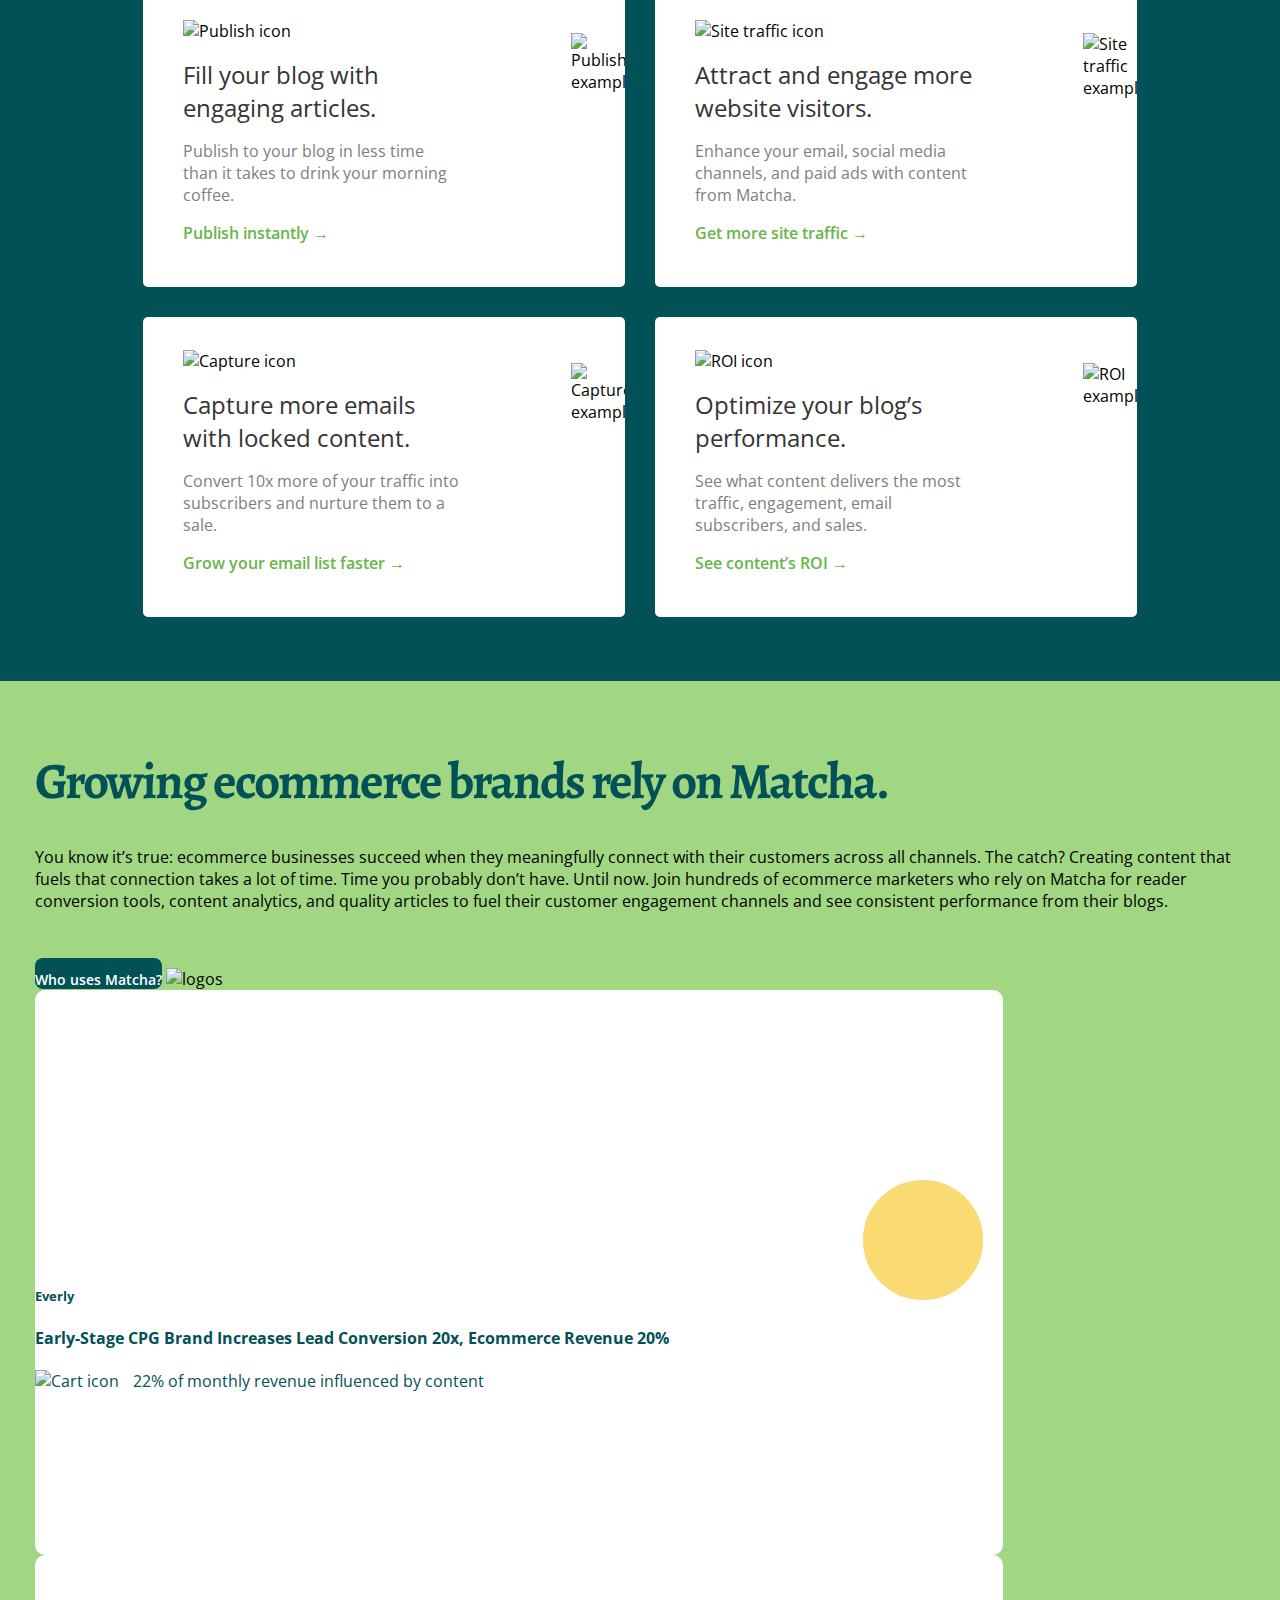
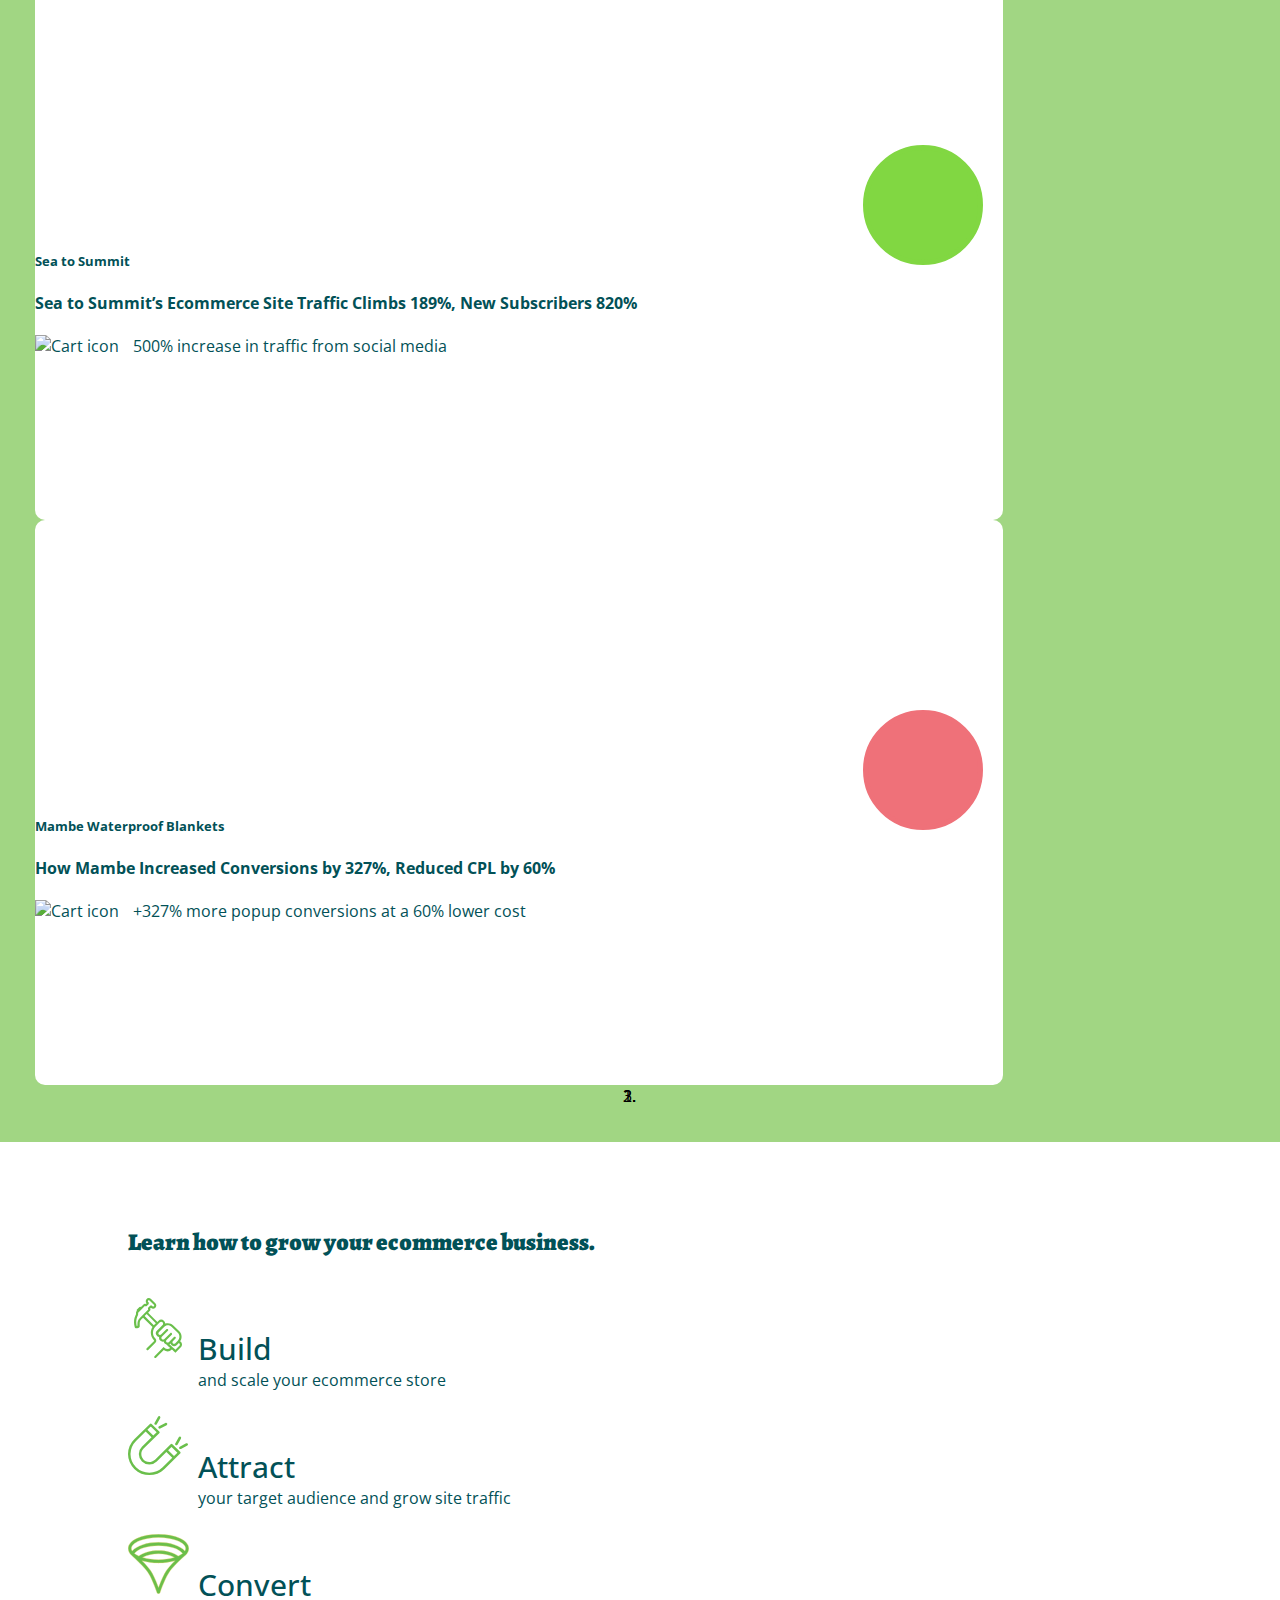
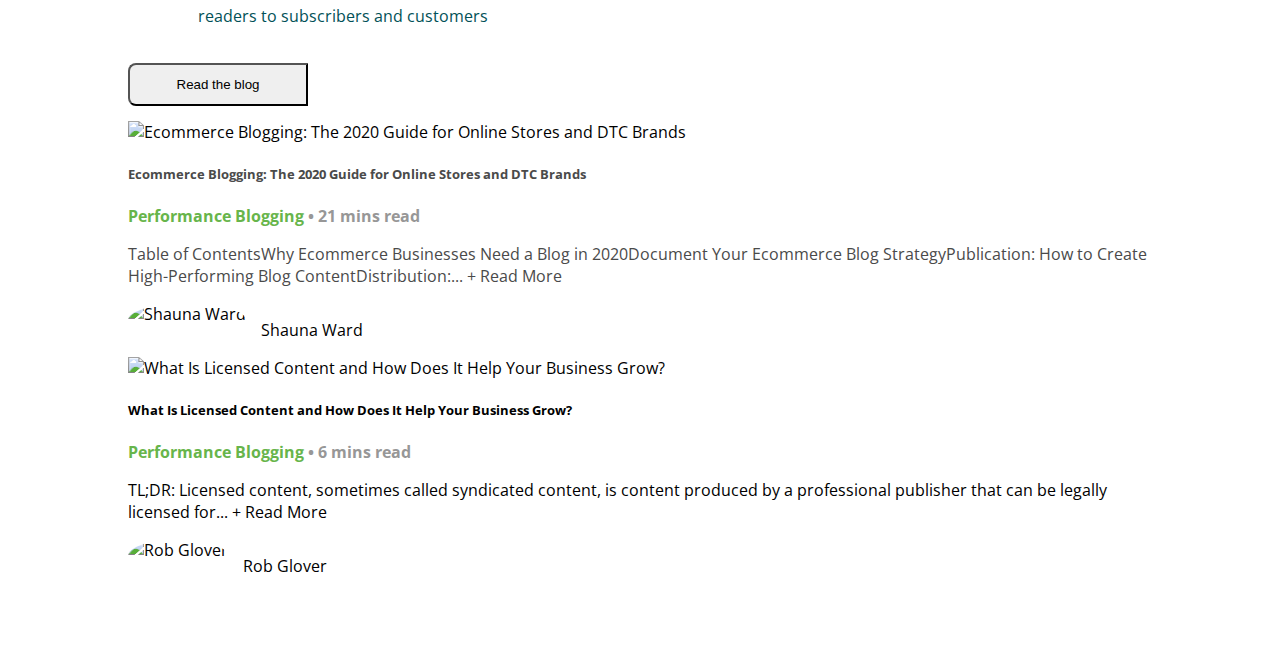
==== commit 5e4a432f: "CLase 24 de febrero" ====
--- a/index.html
+++ b/index.html
@@ -135,7 +135,7 @@
         <p>Start publishing today:</p>
         <form class="signup-form">
           <input type="email" placeholder="Enter email">
-          <button>Start My Trial</button>
+          <button type="submit">Start My Trial</button>
         </form>
       </div>
     </article>
@@ -436,6 +436,7 @@
   <script src="https://cdn.jsdelivr.net/npm/bootstrap@4.6.0/dist/js/bootstrap.bundle.min.js"
     integrity="sha384-Piv4xVNRyMGpqkS2by6br4gNJ7DXjqk09RmUpJ8jgGtD7zP9yug3goQfGII0yAns"
     crossorigin="anonymous"></script>
+    <script src="./app.js"></script>
 </body>
 
 </html>